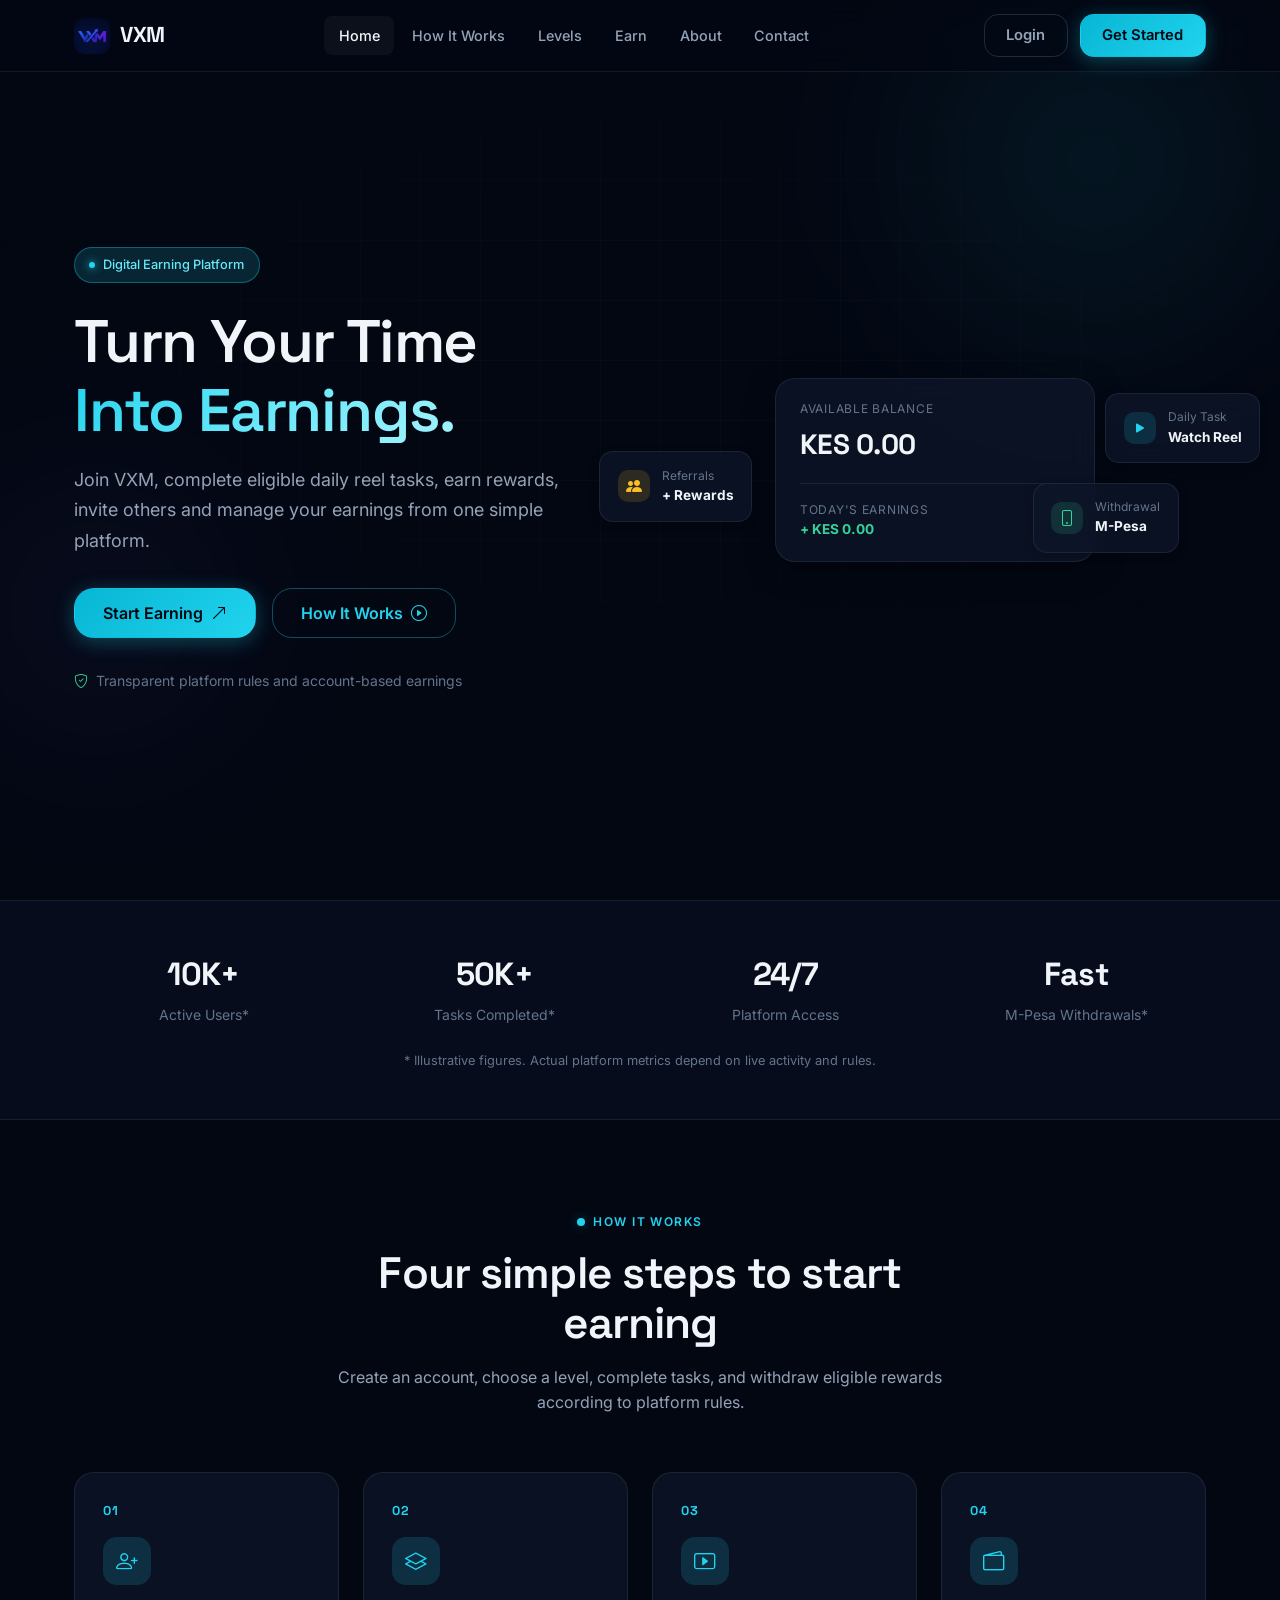
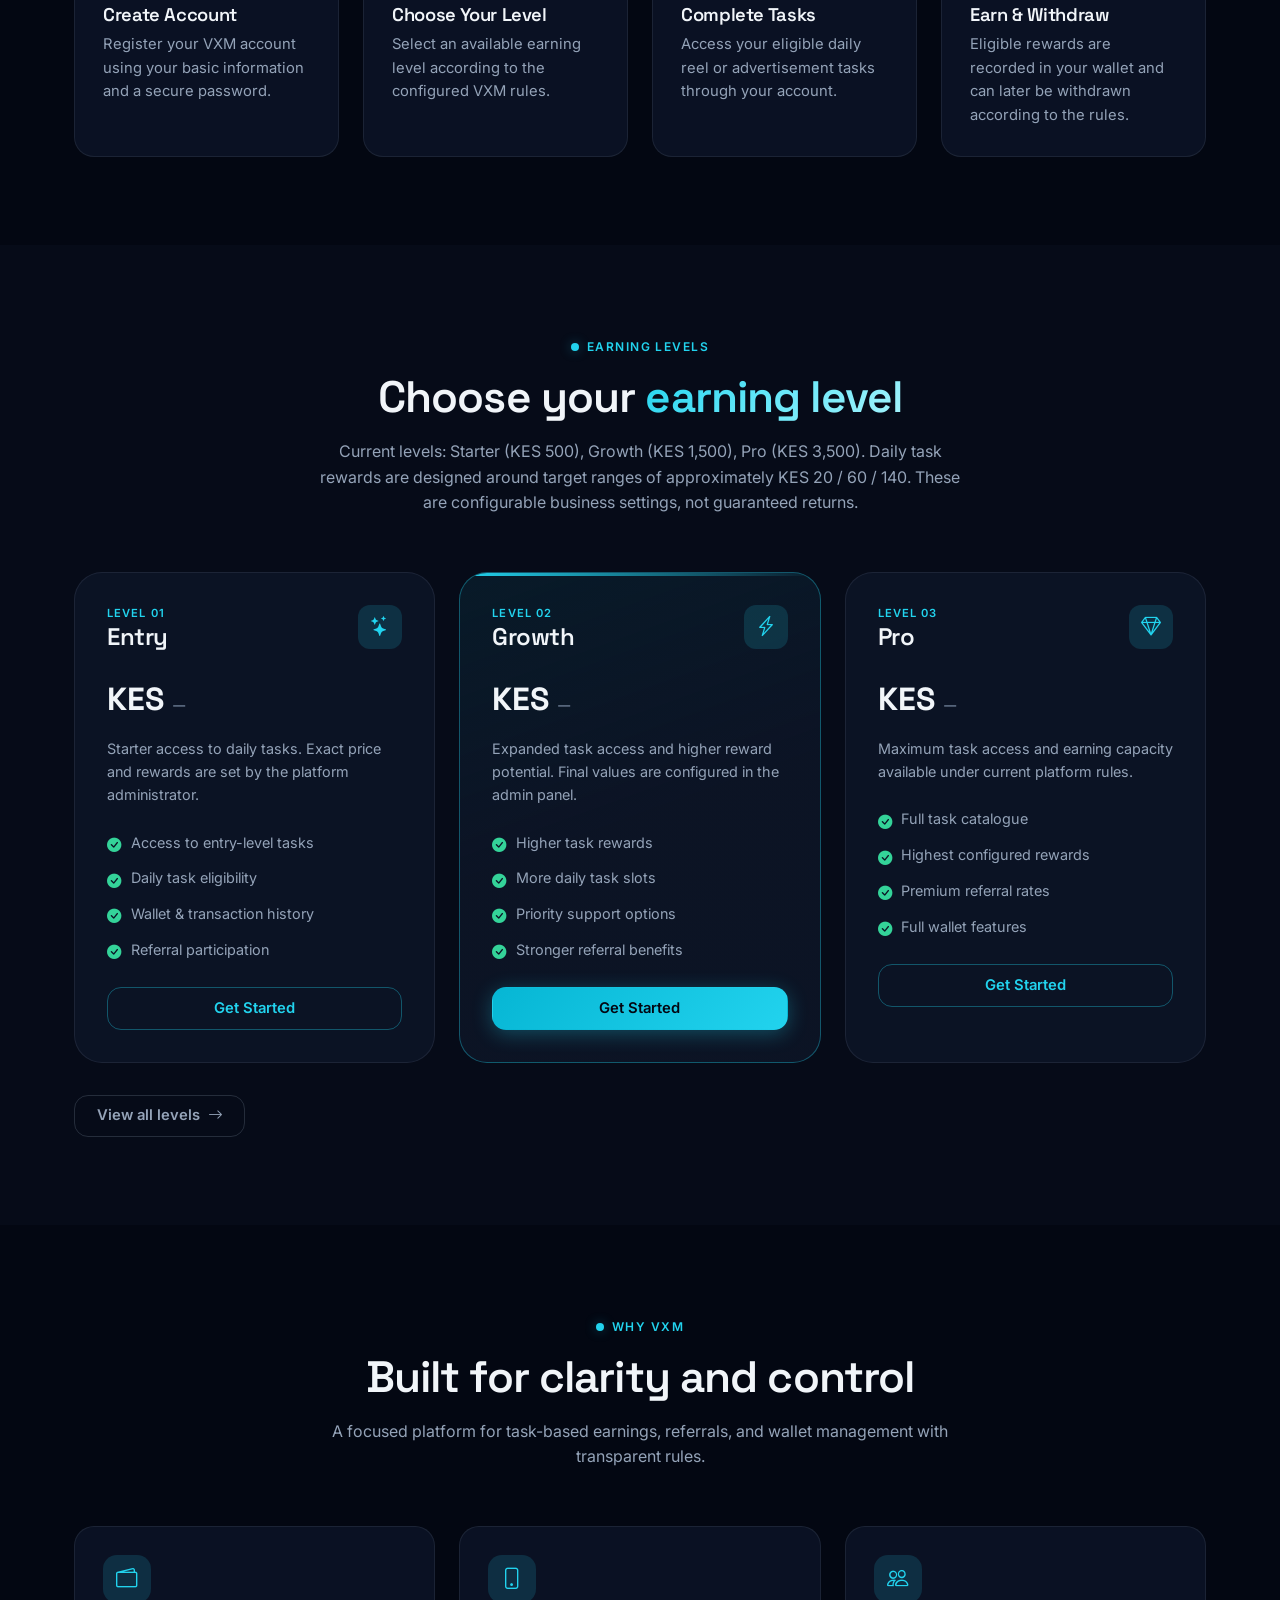
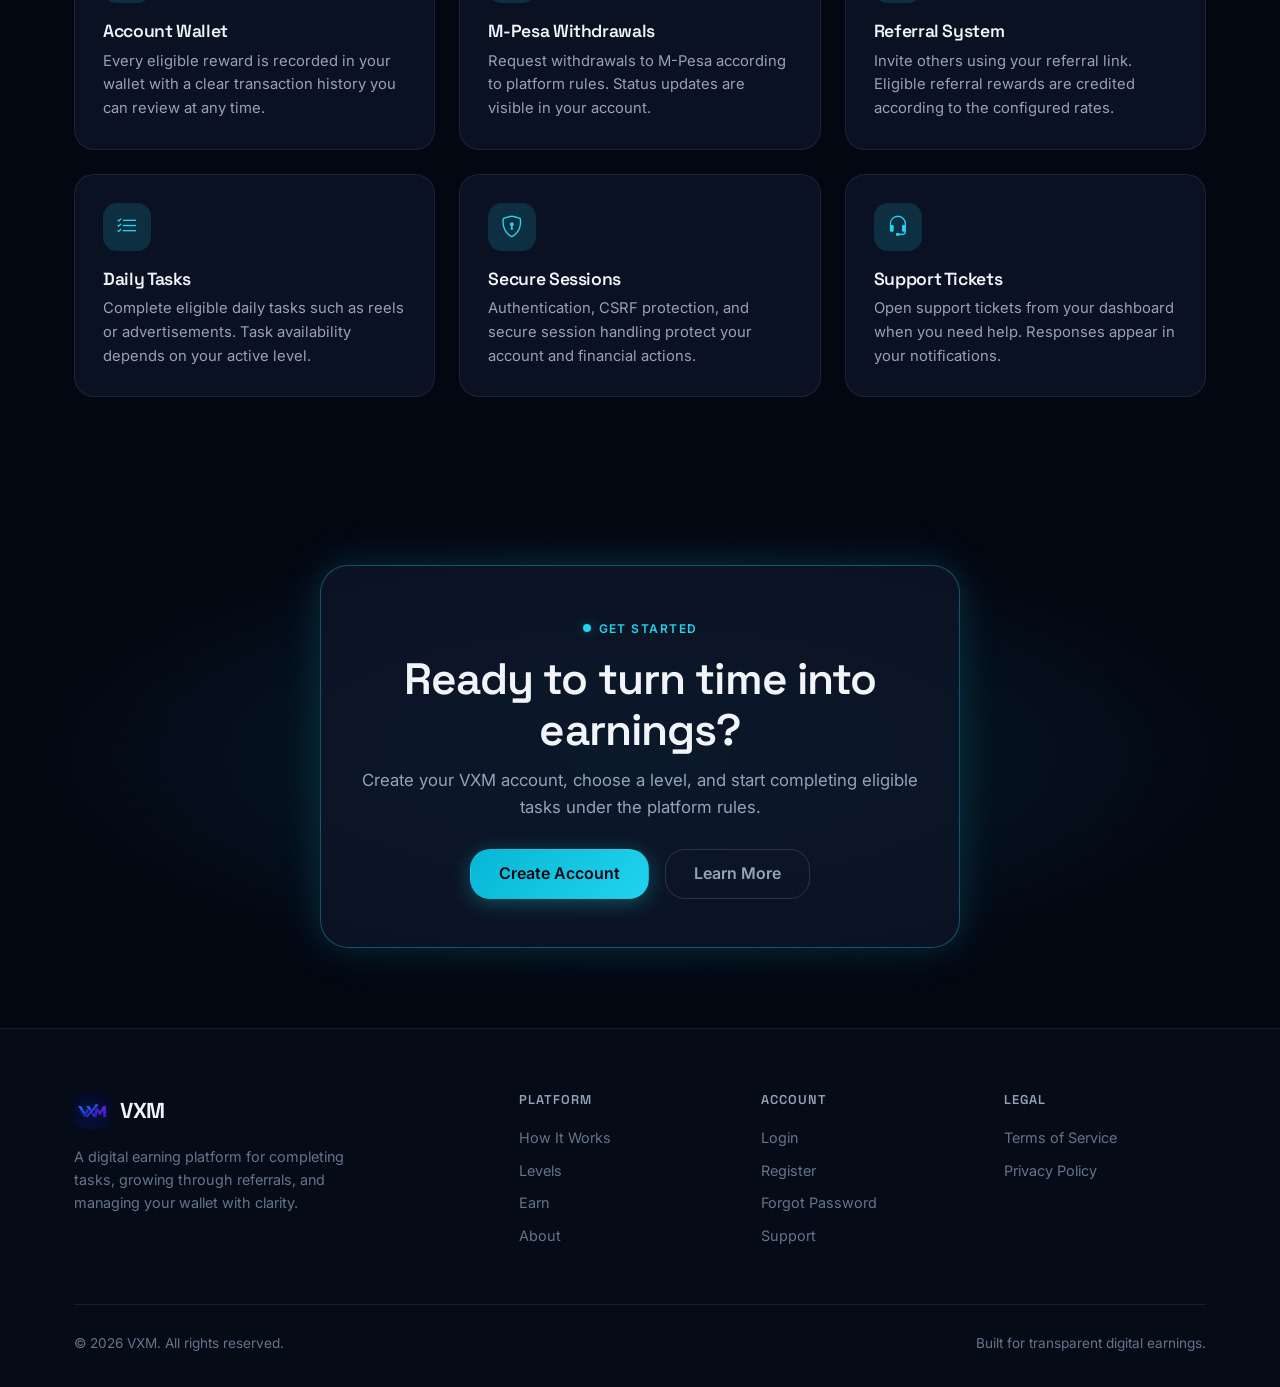
==== index.html @ 35f3764e "Complete VXM platform and final UI build" ====
<!DOCTYPE html>
<html lang="en">
<head>
  <meta charset="UTF-8" />
  <meta name="viewport" content="width=device-width, initial-scale=1.0" />
  <meta name="description" content="VXM - Complete daily tasks, earn rewards, refer others and manage your earnings from one simple platform." />
  <meta name="theme-color" content="#030712" />
  <meta property="og:title" content="VXM | Turn Your Time Into Earnings" />
  <meta property="og:description" content="Join VXM, complete eligible daily tasks, earn rewards, invite others and manage your earnings." />
  <meta property="og:type" content="website" />
  <title>VXM | Turn Your Time Into Earnings</title>
  <link rel="preconnect" href="https://fonts.googleapis.com" />
  <link rel="preconnect" href="https://fonts.gstatic.com" crossorigin />
  <link href="https://fonts.googleapis.com/css2?family=Inter:wght@400;500;600;700&family=Space+Grotesk:wght@500;600;700&display=swap" rel="stylesheet" />
  <link rel="stylesheet" href="https://cdn.jsdelivr.net/npm/bootstrap-icons@1.11.3/font/bootstrap-icons.min.css" />
  <link rel="stylesheet" href="assets/css/vxm.css" />
</head>
<body>
  <!-- Navigation -->
  <nav class="vxm-nav" id="mainNav">
    <div class="nav-inner">
      <a href="index.html" class="nav-logo">
        <img src="images/logo.jpg" alt="VXM" onerror="this.style.display='none'" />
        <span>VXM</span>
      </a>
      <div class="nav-links">
        <a href="index.html" class="active">Home</a>
        <a href="how-it-works.html">How It Works</a>
        <a href="levels.html">Levels</a>
        <a href="earn.html">Earn</a>
        <a href="about.html">About</a>
        <a href="contact.html">Contact</a>
      </div>
      <div class="nav-actions">
        <a href="login.html" class="btn btn-ghost">Login</a>
        <a href="register.html" class="btn btn-primary">Get Started</a>
      </div>
      <button class="mobile-toggle" id="mobileToggle" type="button" aria-label="Open menu" aria-expanded="false">
        <i class="bi bi-list"></i>
      </button>
    </div>
  </nav>
  <div class="mobile-menu" id="mobileMenu">
    <a href="index.html" class="active">Home</a>
    <a href="how-it-works.html">How It Works</a>
    <a href="levels.html">Levels</a>
    <a href="earn.html">Earn</a>
    <a href="about.html">About</a>
    <a href="contact.html">Contact</a>
    <div class="mobile-menu-actions">
      <a href="login.html" class="btn btn-ghost btn-block">Login</a>
      <a href="register.html" class="btn btn-primary btn-block">Get Started</a>
    </div>
  </div>

  <!-- Hero -->
  <section class="hero">
    <div class="hero-bg">
      <div class="hero-glow hero-glow-1"></div>
      <div class="hero-glow hero-glow-2"></div>
      <div class="hero-grid"></div>
    </div>
    <div class="container">
      <div style="display:grid;grid-template-columns:1fr 1fr;gap:3rem;align-items:center;">
        <div class="hero-content reveal">
          <div class="hero-badge">
            <span class="dot"></span>
            Digital Earning Platform
          </div>
          <h1 class="hero-title">
            Turn Your Time<br />
            <span class="gradient-text">Into Earnings.</span>
          </h1>
          <p class="hero-desc">
            Join VXM, complete eligible daily reel tasks, earn rewards,
            invite others and manage your earnings from one simple platform.
          </p>
          <div class="hero-actions">
            <a href="register.html" class="btn btn-primary btn-lg">
              Start Earning <i class="bi bi-arrow-up-right"></i>
            </a>
            <a href="#how-it-works" class="btn btn-outline btn-lg">
              How It Works <i class="bi bi-play-circle"></i>
            </a>
          </div>
          <div class="hero-note">
            <i class="bi bi-shield-check"></i>
            <span>Transparent platform rules and account-based earnings</span>
          </div>
        </div>
        <div class="hero-visual reveal">
          <div class="float-card main">
            <div class="label">Available Balance</div>
            <div class="value">KES 0.00</div>
            <div class="sub">
              <div>
                <div class="label" style="margin:0">Today's Earnings</div>
                <strong class="text-success">+ KES 0.00</strong>
              </div>
              <div class="text-success"><i class="bi bi-arrow-up"></i></div>
            </div>
          </div>
          <div class="float-mini task">
            <i class="bi bi-play-fill"></i>
            <div>
              <div class="text-muted" style="font-size:0.75rem">Daily Task</div>
              <strong>Watch Reel</strong>
            </div>
          </div>
          <div class="float-mini ref">
            <i class="bi bi-people-fill"></i>
            <div>
              <div class="text-muted" style="font-size:0.75rem">Referrals</div>
              <strong>+ Rewards</strong>
            </div>
          </div>
          <div class="float-mini mpesa">
            <i class="bi bi-phone"></i>
            <div>
              <div class="text-muted" style="font-size:0.75rem">Withdrawal</div>
              <strong>M-Pesa</strong>
            </div>
          </div>
        </div>
      </div>
    </div>
  </section>

  <!-- Stats -->
  <section class="stats-bar">
    <div class="container">
      <div class="stats-grid reveal">
        <div class="stat-item">
          <div class="stat-num">10K+</div>
          <div class="stat-label">Active Users*</div>
        </div>
        <div class="stat-item">
          <div class="stat-num">50K+</div>
          <div class="stat-label">Tasks Completed*</div>
        </div>
        <div class="stat-item">
          <div class="stat-num">24/7</div>
          <div class="stat-label">Platform Access</div>
        </div>
        <div class="stat-item">
          <div class="stat-num">Fast</div>
          <div class="stat-label">M-Pesa Withdrawals*</div>
        </div>
      </div>
      <p class="stats-note">* Illustrative figures. Actual platform metrics depend on live activity and rules.</p>
    </div>
  </section>

  <!-- How It Works -->
  <section class="section" id="how-it-works">
    <div class="container">
      <div class="section-header reveal">
        <div class="section-tag">How It Works</div>
        <h2>Four simple steps to start earning</h2>
        <p class="text-secondary mt-2">Create an account, choose a level, complete tasks, and withdraw eligible rewards according to platform rules.</p>
      </div>
      <div class="steps-grid">
        <div class="step-card reveal">
          <div class="step-num">01</div>
          <div class="step-icon"><i class="bi bi-person-plus"></i></div>
          <h3>Create Account</h3>
          <p>Register your VXM account using your basic information and a secure password.</p>
        </div>
        <div class="step-card reveal">
          <div class="step-num">02</div>
          <div class="step-icon"><i class="bi bi-layers"></i></div>
          <h3>Choose Your Level</h3>
          <p>Select an available earning level according to the configured VXM rules.</p>
        </div>
        <div class="step-card reveal">
          <div class="step-num">03</div>
          <div class="step-icon"><i class="bi bi-play-btn"></i></div>
          <h3>Complete Tasks</h3>
          <p>Access your eligible daily reel or advertisement tasks through your account.</p>
        </div>
        <div class="step-card reveal">
          <div class="step-num">04</div>
          <div class="step-icon"><i class="bi bi-wallet2"></i></div>
          <h3>Earn & Withdraw</h3>
          <p>Eligible rewards are recorded in your wallet and can later be withdrawn according to the rules.</p>
        </div>
      </div>
    </div>
  </section>

  <!-- Levels Preview -->
  <section class="section" style="background: var(--bg-base);">
    <div class="container">
      <div class="section-header reveal">
        <div class="section-tag">Earning Levels</div>
        <h2>Choose your <span class="gradient-text">earning level</span></h2>
        <p class="text-secondary mt-2">Current levels: Starter (KES 500), Growth (KES 1,500), Pro (KES 3,500). Daily task rewards are designed around target ranges of approximately KES 20 / 60 / 140. These are configurable business settings, not guaranteed returns.</p>
      </div>
      <div class="levels-grid">
        <div class="level-card reveal">
          <div class="level-top">
            <div>
              <div class="level-label">Level 01</div>
              <h3>Entry</h3>
            </div>
            <div class="level-icon"><i class="bi bi-stars"></i></div>
          </div>
          <div class="level-price">KES <span style="font-size:1rem;color:var(--text-muted)">—</span></div>
          <p class="text-secondary" style="font-size:0.9rem;">Starter access to daily tasks. Exact price and rewards are set by the platform administrator.</p>
          <ul class="level-features">
            <li><i class="bi bi-check-circle-fill"></i> Access to entry-level tasks</li>
            <li><i class="bi bi-check-circle-fill"></i> Daily task eligibility</li>
            <li><i class="bi bi-check-circle-fill"></i> Wallet & transaction history</li>
            <li><i class="bi bi-check-circle-fill"></i> Referral participation</li>
          </ul>
          <a href="register.html" class="btn btn-outline btn-block">Get Started</a>
        </div>
        <div class="level-card featured reveal">
          <div class="level-top">
            <div>
              <div class="level-label">Level 02</div>
              <h3>Growth</h3>
            </div>
            <div class="level-icon"><i class="bi bi-lightning-charge"></i></div>
          </div>
          <div class="level-price">KES <span style="font-size:1rem;color:var(--text-muted)">—</span></div>
          <p class="text-secondary" style="font-size:0.9rem;">Expanded task access and higher reward potential. Final values are configured in the admin panel.</p>
          <ul class="level-features">
            <li><i class="bi bi-check-circle-fill"></i> Higher task rewards</li>
            <li><i class="bi bi-check-circle-fill"></i> More daily task slots</li>
            <li><i class="bi bi-check-circle-fill"></i> Priority support options</li>
            <li><i class="bi bi-check-circle-fill"></i> Stronger referral benefits</li>
          </ul>
          <a href="register.html" class="btn btn-primary btn-block">Get Started</a>
        </div>
        <div class="level-card reveal">
          <div class="level-top">
            <div>
              <div class="level-label">Level 03</div>
              <h3>Pro</h3>
            </div>
            <div class="level-icon"><i class="bi bi-gem"></i></div>
          </div>
          <div class="level-price">KES <span style="font-size:1rem;color:var(--text-muted)">—</span></div>
          <p class="text-secondary" style="font-size:0.9rem;">Maximum task access and earning capacity available under current platform rules.</p>
          <ul class="level-features">
            <li><i class="bi bi-check-circle-fill"></i> Full task catalogue</li>
            <li><i class="bi bi-check-circle-fill"></i> Highest configured rewards</li>
            <li><i class="bi bi-check-circle-fill"></i> Premium referral rates</li>
            <li><i class="bi bi-check-circle-fill"></i> Full wallet features</li>
          </ul>
          <a href="register.html" class="btn btn-outline btn-block">Get Started</a>
        </div>
      </div>
      <div class="text-center mt-4">
        <a href="levels.html" class="btn btn-ghost">View all levels <i class="bi bi-arrow-right"></i></a>
      </div>
    </div>
  </section>

  <!-- Why VXM -->
  <section class="section">
    <div class="container">
      <div class="section-header reveal">
        <div class="section-tag">Why VXM</div>
        <h2>Built for clarity and control</h2>
        <p class="text-secondary mt-2">A focused platform for task-based earnings, referrals, and wallet management with transparent rules.</p>
      </div>
      <div class="features-grid">
        <div class="feature-card reveal">
          <div class="feature-icon"><i class="bi bi-wallet2"></i></div>
          <h3>Account Wallet</h3>
          <p>Every eligible reward is recorded in your wallet with a clear transaction history you can review at any time.</p>
        </div>
        <div class="feature-card reveal">
          <div class="feature-icon"><i class="bi bi-phone"></i></div>
          <h3>M-Pesa Withdrawals</h3>
          <p>Request withdrawals to M-Pesa according to platform rules. Status updates are visible in your account.</p>
        </div>
        <div class="feature-card reveal">
          <div class="feature-icon"><i class="bi bi-people"></i></div>
          <h3>Referral System</h3>
          <p>Invite others using your referral link. Eligible referral rewards are credited according to the configured rates.</p>
        </div>
        <div class="feature-card reveal">
          <div class="feature-icon"><i class="bi bi-list-check"></i></div>
          <h3>Daily Tasks</h3>
          <p>Complete eligible daily tasks such as reels or advertisements. Task availability depends on your active level.</p>
        </div>
        <div class="feature-card reveal">
          <div class="feature-icon"><i class="bi bi-shield-lock"></i></div>
          <h3>Secure Sessions</h3>
          <p>Authentication, CSRF protection, and secure session handling protect your account and financial actions.</p>
        </div>
        <div class="feature-card reveal">
          <div class="feature-icon"><i class="bi bi-headset"></i></div>
          <h3>Support Tickets</h3>
          <p>Open support tickets from your dashboard when you need help. Responses appear in your notifications.</p>
        </div>
      </div>
    </div>
  </section>

  <!-- CTA -->
  <section class="cta-section">
    <div class="cta-bg"></div>
    <div class="container">
      <div class="cta-box reveal">
        <div class="section-tag" style="justify-content:center;">Get Started</div>
        <h2>Ready to turn time into earnings?</h2>
        <p>Create your VXM account, choose a level, and start completing eligible tasks under the platform rules.</p>
        <div class="cta-actions">
          <a href="register.html" class="btn btn-primary btn-lg">Create Account</a>
          <a href="how-it-works.html" class="btn btn-ghost btn-lg">Learn More</a>
        </div>
      </div>
    </div>
  </section>

  <!-- Footer -->
  <footer class="site-footer">
    <div class="container">
      <div class="footer-grid">
        <div class="footer-brand">
          <a href="index.html" class="nav-logo">
            <img src="images/logo.jpg" alt="VXM" onerror="this.style.display='none'" />
            <span>VXM</span>
          </a>
          <p>A digital earning platform for completing tasks, growing through referrals, and managing your wallet with clarity.</p>
        </div>
        <div class="footer-col">
          <h4>Platform</h4>
          <a href="how-it-works.html">How It Works</a>
          <a href="levels.html">Levels</a>
          <a href="earn.html">Earn</a>
          <a href="about.html">About</a>
        </div>
        <div class="footer-col">
          <h4>Account</h4>
          <a href="login.html">Login</a>
          <a href="register.html">Register</a>
          <a href="forgot-password.html">Forgot Password</a>
          <a href="contact.html">Support</a>
        </div>
        <div class="footer-col">
          <h4>Legal</h4>
          <a href="terms.html">Terms of Service</a>
          <a href="privacy.html">Privacy Policy</a>
        </div>
      </div>
      <div class="footer-bottom">
        <span>&copy; 2026 VXM. All rights reserved.</span>
        <span>Built for transparent digital earnings.</span>
      </div>
    </div>
  </footer>

  <script src="assets/js/main.js"></script>
  <style>
    @media (max-width: 900px) {
      .hero .container > div { grid-template-columns: 1fr !important; }
    }
  </style>
</body>
</html>
---- assets/css/vxm.css ----
/* ============================================================
   VXM — Premium Futuristic Fintech Design System
   Dark cinematic base • Glass depth • Refined typography
   ============================================================ */

:root {
  --bg-deep: #030712;
  --bg-base: #060b18;
  --bg-elevated: #0b1224;
  --bg-card: rgba(15, 23, 42, 0.72);
  --bg-card-solid: #0f172a;
  --bg-glass: rgba(15, 23, 42, 0.55);

  --accent: #22d3ee;
  --accent-soft: #67e8f9;
  --accent-dim: rgba(34, 211, 238, 0.15);
  --accent-glow: rgba(34, 211, 238, 0.35);
  --gold: #fbbf24;
  --gold-soft: #fcd34d;
  --success: #34d399;
  --danger: #f87171;
  --warning: #fbbf24;

  --text-primary: #f1f5f9;
  --text-secondary: #94a3b8;
  --text-muted: #64748b;
  --text-inverse: #030712;

  --border: rgba(148, 163, 184, 0.12);
  --border-strong: rgba(148, 163, 184, 0.22);
  --border-accent: rgba(34, 211, 238, 0.35);

  --shadow-sm: 0 2px 8px rgba(0, 0, 0, 0.25);
  --shadow-md: 0 8px 30px rgba(0, 0, 0, 0.35);
  --shadow-lg: 0 20px 60px rgba(0, 0, 0, 0.45);
  --shadow-glow: 0 0 40px rgba(34, 211, 238, 0.18);

  --font-sans: "Inter", system-ui, -apple-system, sans-serif;
  --font-display: "Space Grotesk", var(--font-sans);

  --radius-sm: 8px;
  --radius-md: 14px;
  --radius-lg: 20px;
  --radius-xl: 28px;
  --radius-full: 9999px;

  --nav-height: 72px;
  --container: 1180px;
  --sidebar-width: 260px;

  --ease: cubic-bezier(0.22, 1, 0.36, 1);
  --ease-out: cubic-bezier(0.16, 1, 0.3, 1);
  --duration: 0.35s;
}

*, *::before, *::after { box-sizing: border-box; margin: 0; padding: 0; }

html {
  scroll-behavior: smooth;
  -webkit-text-size-adjust: 100%;
}

@media (prefers-reduced-motion: reduce) {
  html { scroll-behavior: auto; }
  *, *::before, *::after {
    animation-duration: 0.01ms !important;
    animation-iteration-count: 1 !important;
    transition-duration: 0.01ms !important;
  }
}

body {
  font-family: var(--font-sans);
  font-size: 16px;
  line-height: 1.6;
  color: var(--text-primary);
  background: var(--bg-deep);
  min-height: 100vh;
  overflow-x: hidden;
  -webkit-font-smoothing: antialiased;
}

img { max-width: 100%; height: auto; display: block; }
a { color: inherit; text-decoration: none; transition: color var(--duration) var(--ease); }
button { font-family: inherit; cursor: pointer; border: none; background: none; }
ul, ol { list-style: none; }
input, select, textarea { font-family: inherit; font-size: 1rem; }

h1, h2, h3, h4, h5, h6 {
  font-family: var(--font-display);
  font-weight: 600;
  line-height: 1.15;
  letter-spacing: -0.02em;
  color: var(--text-primary);
}

h1 { font-size: clamp(2.4rem, 5vw, 3.75rem); }
h2 { font-size: clamp(1.85rem, 3.5vw, 2.75rem); }
h3 { font-size: clamp(1.25rem, 2vw, 1.5rem); }
h4 { font-size: 1.125rem; }

.gradient-text {
  background: linear-gradient(135deg, var(--accent) 0%, var(--accent-soft) 50%, #a5f3fc 100%);
  -webkit-background-clip: text;
  -webkit-text-fill-color: transparent;
  background-clip: text;
}

.text-secondary { color: var(--text-secondary); }
.text-muted { color: var(--text-muted); }
.text-accent { color: var(--accent); }
.text-gold { color: var(--gold); }
.text-success { color: var(--success); }

.container {
  width: 100%;
  max-width: var(--container);
  margin: 0 auto;
  padding: 0 1.5rem;
}

.section {
  padding: 5.5rem 0;
  position: relative;
}

.section-sm { padding: 3.5rem 0; }
.section-lg { padding: 7rem 0; }

.section-header {
  text-align: center;
  max-width: 640px;
  margin: 0 auto 3.5rem;
}

.section-header.left { text-align: left; margin-left: 0; }

.section-tag {
  display: inline-flex;
  align-items: center;
  gap: 0.5rem;
  font-size: 0.75rem;
  font-weight: 600;
  letter-spacing: 0.12em;
  text-transform: uppercase;
  color: var(--accent);
  margin-bottom: 1rem;
}

.section-tag::before {
  content: "";
  width: 8px;
  height: 8px;
  border-radius: 50%;
  background: var(--accent);
  box-shadow: 0 0 12px var(--accent-glow);
}

/* Navigation */
.vxm-nav {
  position: fixed;
  top: 0;
  left: 0;
  right: 0;
  z-index: 1000;
  height: var(--nav-height);
  background: rgba(3, 7, 18, 0.75);
  backdrop-filter: blur(16px) saturate(1.4);
  -webkit-backdrop-filter: blur(16px) saturate(1.4);
  border-bottom: 1px solid var(--border);
  transition: background var(--duration) var(--ease), border-color var(--duration) var(--ease);
}

.vxm-nav.scrolled {
  background: rgba(3, 7, 18, 0.92);
  border-bottom-color: var(--border-strong);
}

.nav-inner {
  max-width: var(--container);
  margin: 0 auto;
  padding: 0 1.5rem;
  height: 100%;
  display: flex;
  align-items: center;
  justify-content: space-between;
  gap: 1.5rem;
}

.nav-logo {
  display: flex;
  align-items: center;
  gap: 0.65rem;
  font-family: var(--font-display);
  font-weight: 700;
  font-size: 1.35rem;
  letter-spacing: -0.03em;
  color: var(--text-primary);
  flex-shrink: 0;
}

.nav-logo img {
  width: 36px;
  height: 36px;
  border-radius: 10px;
  object-fit: cover;
}

.nav-links {
  display: flex;
  align-items: center;
  gap: 0.25rem;
}

.nav-links a {
  padding: 0.5rem 0.9rem;
  font-size: 0.9rem;
  font-weight: 500;
  color: var(--text-secondary);
  border-radius: var(--radius-sm);
  transition: color var(--duration) var(--ease), background var(--duration) var(--ease);
}

.nav-links a:hover,
.nav-links a.active {
  color: var(--text-primary);
  background: rgba(255, 255, 255, 0.04);
}

.nav-actions {
  display: flex;
  align-items: center;
  gap: 0.75rem;
}

.mobile-toggle {
  display: none;
  width: 44px;
  height: 44px;
  align-items: center;
  justify-content: center;
  font-size: 1.5rem;
  color: var(--text-primary);
  border-radius: var(--radius-sm);
}

.mobile-menu {
  display: none;
  position: fixed;
  top: var(--nav-height);
  left: 0;
  right: 0;
  bottom: 0;
  background: rgba(3, 7, 18, 0.97);
  backdrop-filter: blur(20px);
  padding: 1.5rem;
  flex-direction: column;
  gap: 0.35rem;
  z-index: 999;
  overflow-y: auto;
}

.mobile-menu.open { display: flex; }

.mobile-menu a {
  padding: 0.9rem 1rem;
  font-size: 1.05rem;
  font-weight: 500;
  color: var(--text-secondary);
  border-radius: var(--radius-md);
}

.mobile-menu a:hover,
.mobile-menu a.active {
  color: var(--text-primary);
  background: rgba(255, 255, 255, 0.05);
}

.mobile-menu-actions {
  margin-top: 1.5rem;
  display: flex;
  flex-direction: column;
  gap: 0.75rem;
}

/* Buttons */
.btn {
  display: inline-flex;
  align-items: center;
  justify-content: center;
  gap: 0.5rem;
  padding: 0.7rem 1.35rem;
  font-size: 0.925rem;
  font-weight: 600;
  border-radius: var(--radius-md);
  transition: all var(--duration) var(--ease);
  white-space: nowrap;
  border: 1px solid transparent;
  line-height: 1.2;
}

.btn-primary {
  background: linear-gradient(135deg, #06b6d4 0%, #22d3ee 100%);
  color: var(--text-inverse);
  box-shadow: 0 4px 20px rgba(34, 211, 238, 0.3);
}

.btn-primary:hover {
  transform: translateY(-1px);
  box-shadow: 0 6px 28px rgba(34, 211, 238, 0.4);
  color: var(--text-inverse);
}

.btn-ghost {
  background: transparent;
  color: var(--text-secondary);
  border-color: var(--border-strong);
}

.btn-ghost:hover {
  color: var(--text-primary);
  border-color: var(--text-secondary);
  background: rgba(255, 255, 255, 0.03);
}

.btn-outline {
  background: transparent;
  color: var(--accent);
  border-color: var(--border-accent);
}

.btn-outline:hover {
  background: var(--accent-dim);
  color: var(--accent-soft);
}

.btn-lg {
  padding: 0.9rem 1.75rem;
  font-size: 1rem;
  border-radius: var(--radius-lg);
}

.btn-sm {
  padding: 0.45rem 0.9rem;
  font-size: 0.825rem;
}

.btn-block { width: 100%; }

/* Cards */
.card {
  background: var(--bg-card);
  border: 1px solid var(--border);
  border-radius: var(--radius-lg);
  padding: 1.75rem;
  backdrop-filter: blur(12px);
  -webkit-backdrop-filter: blur(12px);
  transition: border-color var(--duration) var(--ease), transform var(--duration) var(--ease), box-shadow var(--duration) var(--ease);
}

.card:hover {
  border-color: var(--border-strong);
}

.card-glow:hover {
  border-color: var(--border-accent);
  box-shadow: var(--shadow-glow);
}

.card-solid {
  background: var(--bg-card-solid);
  backdrop-filter: none;
}

/* Forms */
.form-group {
  margin-bottom: 1.25rem;
}

.form-label {
  display: block;
  font-size: 0.875rem;
  font-weight: 500;
  color: var(--text-secondary);
  margin-bottom: 0.45rem;
}

.form-control {
  width: 100%;
  padding: 0.8rem 1rem;
  background: rgba(15, 23, 42, 0.8);
  border: 1px solid var(--border-strong);
  border-radius: var(--radius-md);
  color: var(--text-primary);
  transition: border-color var(--duration) var(--ease), box-shadow var(--duration) var(--ease);
}

.form-control:focus {
  outline: none;
  border-color: var(--accent);
  box-shadow: 0 0 0 3px var(--accent-dim);
}

.form-control::placeholder {
  color: var(--text-muted);
}

.form-error {
  font-size: 0.8rem;
  color: var(--danger);
  margin-top: 0.35rem;
}

.form-hint {
  font-size: 0.8rem;
  color: var(--text-muted);
  margin-top: 0.35rem;
}

/* Alerts */
.alert {
  padding: 0.9rem 1.15rem;
  border-radius: var(--radius-md);
  font-size: 0.9rem;
  margin-bottom: 1.25rem;
  border: 1px solid transparent;
}

.alert-success {
  background: rgba(52, 211, 153, 0.1);
  border-color: rgba(52, 211, 153, 0.25);
  color: var(--success);
}

.alert-error {
  background: rgba(248, 113, 113, 0.1);
  border-color: rgba(248, 113, 113, 0.25);
  color: var(--danger);
}

.alert-info {
  background: var(--accent-dim);
  border-color: var(--border-accent);
  color: var(--accent-soft);
}

/* Hero */
.hero {
  position: relative;
  min-height: 100vh;
  display: flex;
  align-items: center;
  padding: calc(var(--nav-height) + 3rem) 0 5rem;
  overflow: hidden;
}

.hero-bg {
  position: absolute;
  inset: 0;
  pointer-events: none;
  z-index: 0;
}

.hero-glow {
  position: absolute;
  border-radius: 50%;
  filter: blur(100px);
  opacity: 0.5;
}

.hero-glow-1 {
  width: 500px;
  height: 500px;
  background: radial-gradient(circle, rgba(34, 211, 238, 0.25) 0%, transparent 70%);
  top: -10%;
  right: -5%;
}

.hero-glow-2 {
  width: 400px;
  height: 400px;
  background: radial-gradient(circle, rgba(99, 102, 241, 0.2) 0%, transparent 70%);
  bottom: 10%;
  left: -8%;
}

.hero-grid {
  position: absolute;
  inset: 0;
  background-image:
    linear-gradient(rgba(148, 163, 184, 0.03) 1px, transparent 1px),
    linear-gradient(90deg, rgba(148, 163, 184, 0.03) 1px, transparent 1px);
  background-size: 60px 60px;
  mask-image: radial-gradient(ellipse 80% 60% at 50% 40%, black 20%, transparent 70%);
}

.hero-content {
  position: relative;
  z-index: 2;
  max-width: 640px;
}

.hero-badge {
  display: inline-flex;
  align-items: center;
  gap: 0.5rem;
  padding: 0.4rem 0.9rem;
  background: var(--accent-dim);
  border: 1px solid var(--border-accent);
  border-radius: var(--radius-full);
  font-size: 0.8rem;
  font-weight: 500;
  color: var(--accent-soft);
  margin-bottom: 1.5rem;
}

.hero-badge .dot {
  width: 6px;
  height: 6px;
  border-radius: 50%;
  background: var(--accent);
  box-shadow: 0 0 8px var(--accent);
  animation: pulse-dot 2s ease-in-out infinite;
}

@keyframes pulse-dot {
  0%, 100% { opacity: 1; transform: scale(1); }
  50% { opacity: 0.6; transform: scale(0.85); }
}

.hero-title {
  margin-bottom: 1.25rem;
}

.hero-desc {
  font-size: 1.125rem;
  color: var(--text-secondary);
  margin-bottom: 2rem;
  max-width: 520px;
  line-height: 1.7;
}

.hero-actions {
  display: flex;
  flex-wrap: wrap;
  gap: 1rem;
  margin-bottom: 2rem;
}

.hero-note {
  display: flex;
  align-items: center;
  gap: 0.5rem;
  font-size: 0.875rem;
  color: var(--text-muted);
}

.hero-note i { color: var(--success); }

.hero-visual {
  position: relative;
  z-index: 2;
  display: flex;
  justify-content: center;
  align-items: center;
}

.float-card {
  background: var(--bg-card);
  border: 1px solid var(--border);
  border-radius: var(--radius-lg);
  padding: 1.25rem 1.5rem;
  backdrop-filter: blur(16px);
  box-shadow: var(--shadow-md);
}

.float-card.main {
  width: 100%;
  max-width: 320px;
  position: relative;
  z-index: 3;
}

.float-card .label {
  font-size: 0.75rem;
  color: var(--text-muted);
  text-transform: uppercase;
  letter-spacing: 0.06em;
  margin-bottom: 0.25rem;
}

.float-card .value {
  font-family: var(--font-display);
  font-size: 1.75rem;
  font-weight: 700;
  letter-spacing: -0.02em;
}

.float-card .sub {
  display: flex;
  justify-content: space-between;
  margin-top: 1rem;
  padding-top: 1rem;
  border-top: 1px solid var(--border);
  font-size: 0.85rem;
}

.float-mini {
  position: absolute;
  display: flex;
  align-items: center;
  gap: 0.75rem;
  padding: 0.85rem 1.1rem;
  background: var(--bg-card);
  border: 1px solid var(--border);
  border-radius: var(--radius-md);
  backdrop-filter: blur(12px);
  box-shadow: var(--shadow-sm);
  font-size: 0.85rem;
  z-index: 4;
}

.float-mini i {
  width: 32px;
  height: 32px;
  display: flex;
  align-items: center;
  justify-content: center;
  border-radius: 10px;
  font-size: 1rem;
}

.float-mini.task { top: 8%; right: -10%; }
.float-mini.task i { background: rgba(34, 211, 238, 0.15); color: var(--accent); }

.float-mini.ref { bottom: 22%; left: -12%; }
.float-mini.ref i { background: rgba(251, 191, 36, 0.15); color: var(--gold); }

.float-mini.mpesa { bottom: 5%; right: 5%; }
.float-mini.mpesa i { background: rgba(52, 211, 153, 0.15); color: var(--success); }

/* Stats */
.stats-bar {
  padding: 3rem 0;
  border-top: 1px solid var(--border);
  border-bottom: 1px solid var(--border);
  background: rgba(11, 18, 36, 0.5);
}

.stats-grid {
  display: grid;
  grid-template-columns: repeat(4, 1fr);
  gap: 2rem;
  text-align: center;
}

.stat-item .stat-num {
  font-family: var(--font-display);
  font-size: 2rem;
  font-weight: 700;
  color: var(--text-primary);
  letter-spacing: -0.02em;
  margin-bottom: 0.25rem;
}

.stat-item .stat-label {
  font-size: 0.875rem;
  color: var(--text-muted);
}

.stats-note {
  text-align: center;
  font-size: 0.8rem;
  color: var(--text-muted);
  margin-top: 1.5rem;
}

/* Steps */
.steps-grid {
  display: grid;
  grid-template-columns: repeat(4, 1fr);
  gap: 1.5rem;
}

.step-card {
  position: relative;
  padding: 1.75rem;
  background: var(--bg-card);
  border: 1px solid var(--border);
  border-radius: var(--radius-lg);
  transition: border-color var(--duration) var(--ease), transform var(--duration) var(--ease);
}

.step-card:hover {
  border-color: var(--border-accent);
  transform: translateY(-3px);
}

.step-num {
  font-family: var(--font-display);
  font-size: 0.8rem;
  font-weight: 700;
  color: var(--accent);
  letter-spacing: 0.08em;
  margin-bottom: 1rem;
}

.step-icon {
  width: 48px;
  height: 48px;
  display: flex;
  align-items: center;
  justify-content: center;
  background: var(--accent-dim);
  border-radius: 14px;
  color: var(--accent);
  font-size: 1.35rem;
  margin-bottom: 1.15rem;
}

.step-card h3 {
  margin-bottom: 0.5rem;
  font-size: 1.15rem;
}

.step-card p {
  font-size: 0.925rem;
  color: var(--text-secondary);
  line-height: 1.6;
}

/* Levels */
.levels-grid {
  display: grid;
  grid-template-columns: repeat(3, 1fr);
  gap: 1.5rem;
}

.level-card {
  position: relative;
  padding: 2rem;
  background: var(--bg-card);
  border: 1px solid var(--border);
  border-radius: var(--radius-xl);
  transition: all var(--duration) var(--ease);
  overflow: hidden;
}

.level-card::before {
  content: "";
  position: absolute;
  top: 0;
  left: 0;
  right: 0;
  height: 3px;
  background: linear-gradient(90deg, var(--accent), transparent);
  opacity: 0;
  transition: opacity var(--duration) var(--ease);
}

.level-card:hover {
  border-color: var(--border-accent);
  transform: translateY(-4px);
  box-shadow: var(--shadow-glow);
}

.level-card:hover::before { opacity: 1; }

.level-card.featured {
  border-color: var(--border-accent);
  background: linear-gradient(160deg, rgba(34, 211, 238, 0.08) 0%, var(--bg-card) 50%);
}

.level-card.featured::before { opacity: 1; }

.level-top {
  display: flex;
  justify-content: space-between;
  align-items: flex-start;
  margin-bottom: 1.5rem;
}

.level-label {
  font-size: 0.7rem;
  font-weight: 600;
  letter-spacing: 0.1em;
  text-transform: uppercase;
  color: var(--accent);
}

.level-icon {
  width: 44px;
  height: 44px;
  display: flex;
  align-items: center;
  justify-content: center;
  background: var(--accent-dim);
  border-radius: 12px;
  color: var(--accent);
  font-size: 1.25rem;
}

.level-price {
  font-family: var(--font-display);
  font-size: 2rem;
  font-weight: 700;
  margin: 0.75rem 0;
}

.level-price span {
  font-size: 0.9rem;
  font-weight: 500;
  color: var(--text-muted);
}

.level-features {
  margin: 1.5rem 0;
}

.level-features li {
  display: flex;
  align-items: flex-start;
  gap: 0.6rem;
  font-size: 0.9rem;
  color: var(--text-secondary);
  margin-bottom: 0.65rem;
}

.level-features li i {
  color: var(--success);
  margin-top: 0.15rem;
  flex-shrink: 0;
}

/* Features */
.features-grid {
  display: grid;
  grid-template-columns: repeat(3, 1fr);
  gap: 1.5rem;
}

.feature-card {
  padding: 1.75rem;
  background: var(--bg-card);
  border: 1px solid var(--border);
  border-radius: var(--radius-lg);
  transition: border-color var(--duration) var(--ease);
}

.feature-card:hover {
  border-color: var(--border-strong);
}

.feature-icon {
  width: 48px;
  height: 48px;
  display: flex;
  align-items: center;
  justify-content: center;
  background: var(--accent-dim);
  border-radius: 14px;
  color: var(--accent);
  font-size: 1.35rem;
  margin-bottom: 1.15rem;
}

.feature-card h3 {
  margin-bottom: 0.5rem;
  font-size: 1.1rem;
}

.feature-card p {
  font-size: 0.925rem;
  color: var(--text-secondary);
  line-height: 1.6;
}

/* CTA */
.cta-section {
  position: relative;
  padding: 5rem 0;
  text-align: center;
  overflow: hidden;
}

.cta-section .cta-bg {
  position: absolute;
  inset: 0;
  background: radial-gradient(ellipse 70% 60% at 50% 50%, rgba(34, 211, 238, 0.12) 0%, transparent 70%);
  pointer-events: none;
}

.cta-box {
  position: relative;
  max-width: 640px;
  margin: 0 auto;
  padding: 3rem 2rem;
  background: var(--bg-card);
  border: 1px solid var(--border-accent);
  border-radius: var(--radius-xl);
  box-shadow: var(--shadow-glow);
}

.cta-box h2 { margin-bottom: 0.75rem; }
.cta-box p {
  color: var(--text-secondary);
  margin-bottom: 1.75rem;
  font-size: 1.05rem;
}

.cta-actions {
  display: flex;
  flex-wrap: wrap;
  gap: 1rem;
  justify-content: center;
}

/* Footer */
.site-footer {
  padding: 4rem 0 2rem;
  border-top: 1px solid var(--border);
  background: var(--bg-base);
}

.footer-grid {
  display: grid;
  grid-template-columns: 2fr 1fr 1fr 1fr;
  gap: 2.5rem;
  margin-bottom: 3rem;
}

.footer-brand p {
  color: var(--text-muted);
  font-size: 0.9rem;
  margin-top: 1rem;
  max-width: 280px;
  line-height: 1.6;
}

.footer-col h4 {
  font-size: 0.8rem;
  font-weight: 600;
  letter-spacing: 0.08em;
  text-transform: uppercase;
  color: var(--text-secondary);
  margin-bottom: 1.15rem;
}

.footer-col a {
  display: block;
  font-size: 0.9rem;
  color: var(--text-muted);
  margin-bottom: 0.6rem;
  transition: color var(--duration) var(--ease);
}

.footer-col a:hover { color: var(--accent); }

.footer-bottom {
  display: flex;
  justify-content: space-between;
  align-items: center;
  padding-top: 1.75rem;
  border-top: 1px solid var(--border);
  font-size: 0.85rem;
  color: var(--text-muted);
}

.footer-bottom a { color: var(--text-muted); }
.footer-bottom a:hover { color: var(--accent); }

/* Auth */
.auth-page {
  min-height: 100vh;
  display: flex;
  align-items: center;
  justify-content: center;
  padding: 2rem 1.5rem;
  position: relative;
}

.auth-page::before {
  content: "";
  position: absolute;
  inset: 0;
  background:
    radial-gradient(ellipse 50% 40% at 20% 20%, rgba(34, 211, 238, 0.08) 0%, transparent 50%),
    radial-gradient(ellipse 40% 30% at 80% 80%, rgba(99, 102, 241, 0.06) 0%, transparent 50%);
  pointer-events: none;
}

.auth-card {
  position: relative;
  width: 100%;
  max-width: 420px;
  padding: 2.5rem;
  background: var(--bg-card);
  border: 1px solid var(--border);
  border-radius: var(--radius-xl);
  backdrop-filter: blur(16px);
  box-shadow: var(--shadow-lg);
}

.auth-card .logo {
  display: flex;
  align-items: center;
  gap: 0.6rem;
  margin-bottom: 2rem;
  font-family: var(--font-display);
  font-weight: 700;
  font-size: 1.25rem;
}

.auth-card .logo img {
  width: 36px;
  height: 36px;
  border-radius: 10px;
}

.auth-card h1 {
  font-size: 1.65rem;
  margin-bottom: 0.4rem;
}

.auth-card .subtitle {
  color: var(--text-secondary);
  font-size: 0.95rem;
  margin-bottom: 1.75rem;
}

.auth-footer {
  text-align: center;
  margin-top: 1.5rem;
  font-size: 0.9rem;
  color: var(--text-muted);
}

.auth-footer a {
  color: var(--accent);
  font-weight: 500;
}

.auth-footer a:hover { color: var(--accent-soft); }

/* Reveal */
.reveal {
  opacity: 0;
  transform: translateY(24px);
  transition: opacity 0.7s var(--ease-out), transform 0.7s var(--ease-out);
}

.reveal.visible {
  opacity: 1;
  transform: translateY(0);
}

/* Responsive */
@media (max-width: 1024px) {
  .steps-grid { grid-template-columns: repeat(2, 1fr); }
  .levels-grid { grid-template-columns: repeat(2, 1fr); }
  .features-grid { grid-template-columns: repeat(2, 1fr); }
  .footer-grid { grid-template-columns: 1fr 1fr; gap: 2rem; }
  .float-mini.task { right: 0; }
  .float-mini.ref { left: 0; }
}

@media (max-width: 768px) {
  .nav-links, .nav-actions { display: none; }
  .mobile-toggle { display: flex; }

  .hero {
    min-height: auto;
    padding: calc(var(--nav-height) + 2.5rem) 0 3.5rem;
  }

  .hero-visual { display: none; }

  .stats-grid { grid-template-columns: repeat(2, 1fr); gap: 1.5rem; }
  .steps-grid { grid-template-columns: 1fr; }
  .levels-grid { grid-template-columns: 1fr; }
  .features-grid { grid-template-columns: 1fr; }
  .footer-grid { grid-template-columns: 1fr; }
  .footer-bottom { flex-direction: column; gap: 0.75rem; text-align: center; }

  .section { padding: 4rem 0; }
  .auth-card { padding: 2rem 1.5rem; }
}

@media (max-width: 480px) {
  .hero-actions { flex-direction: column; }
  .hero-actions .btn { width: 100%; }
  .stats-grid { grid-template-columns: 1fr 1fr; }
  .cta-actions { flex-direction: column; }
  .cta-actions .btn { width: 100%; }
}

.mt-1 { margin-top: 0.5rem; }
.mt-2 { margin-top: 1rem; }
.mt-3 { margin-top: 1.5rem; }
.mt-4 { margin-top: 2rem; }
.mb-1 { margin-bottom: 0.5rem; }
.mb-2 { margin-bottom: 1rem; }
.mb-3 { margin-bottom: 1.5rem; }
.mb-4 { margin-bottom: 2rem; }
.gap-1 { gap: 0.5rem; }
.gap-2 { gap: 1rem; }
.flex { display: flex; }
.flex-center { display: flex; align-items: center; justify-content: center; }
.items-center { align-items: center; }
.justify-between { justify-content: space-between; }
.w-full { width: 100%; }
.sr-only {
  position: absolute;
  width: 1px;
  height: 1px;
  padding: 0;
  margin: -1px;
  overflow: hidden;
  clip: rect(0,0,0,0);
  border: 0;
}
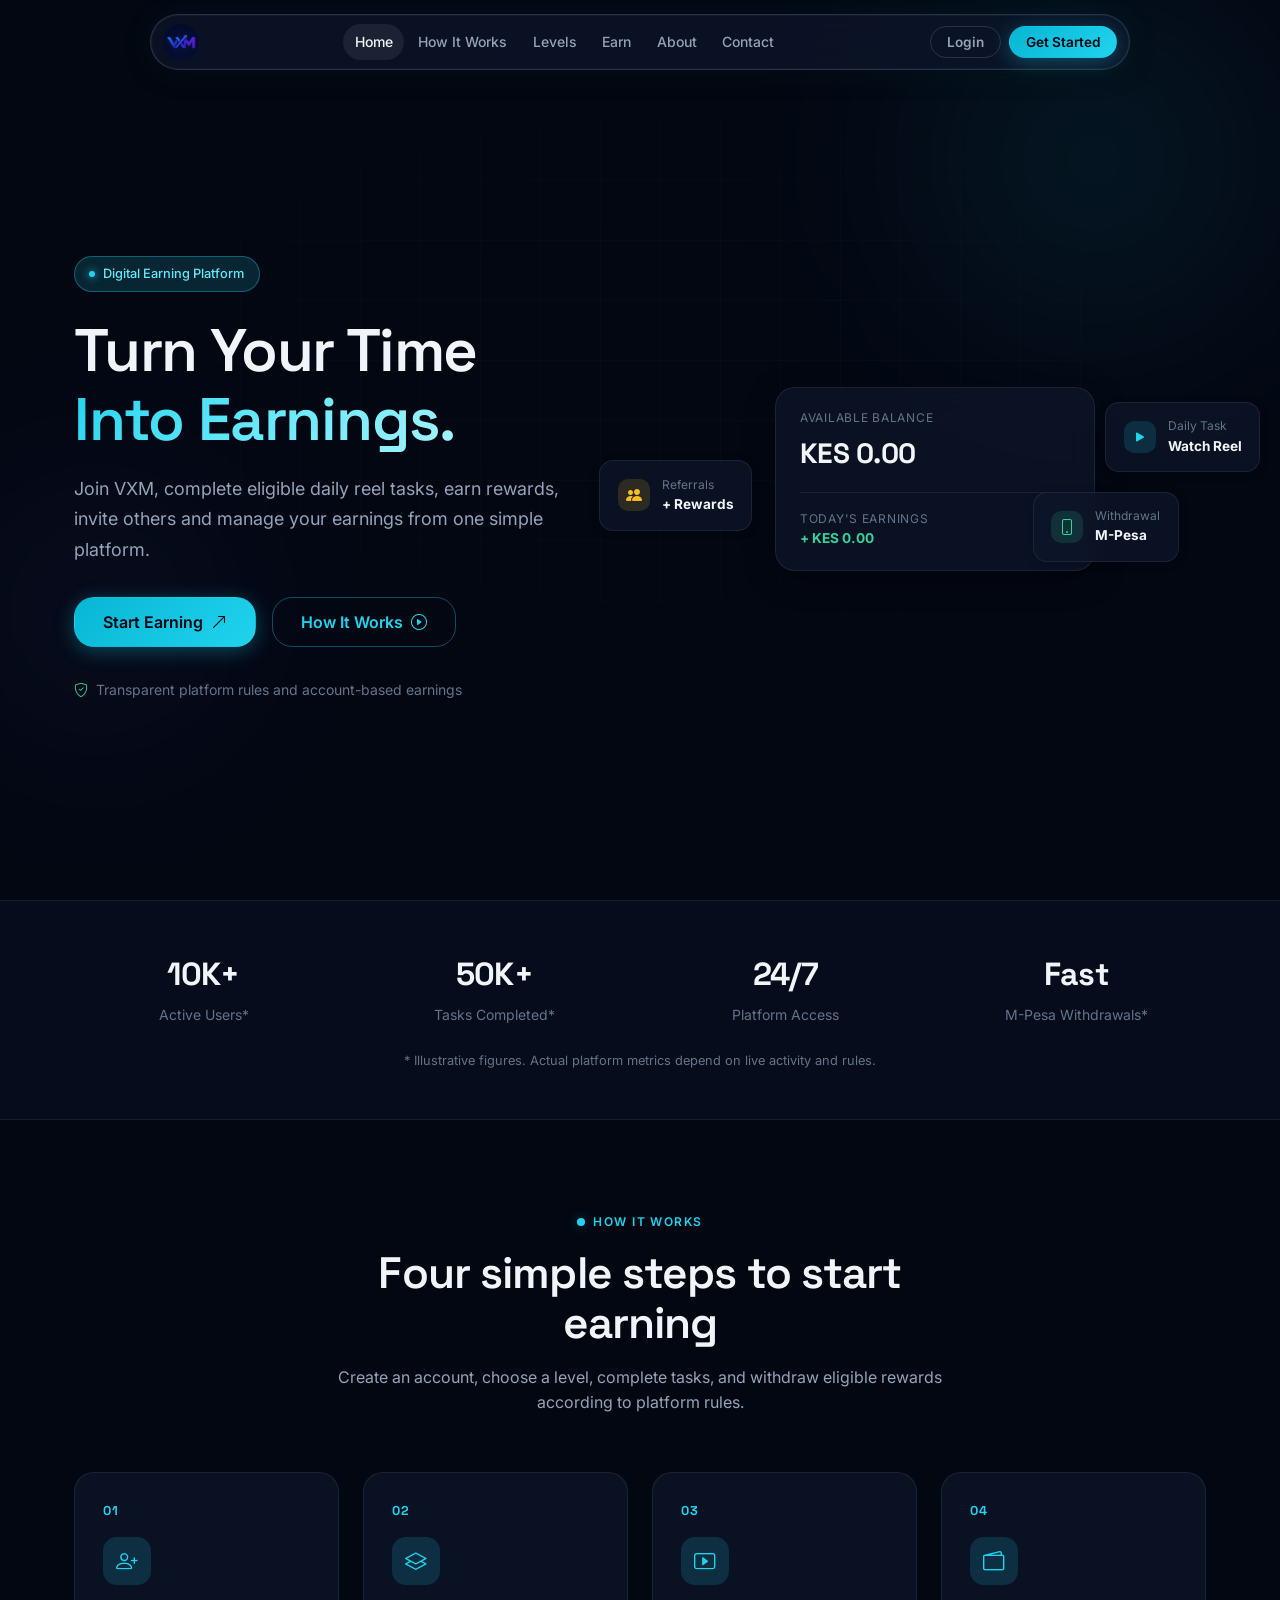
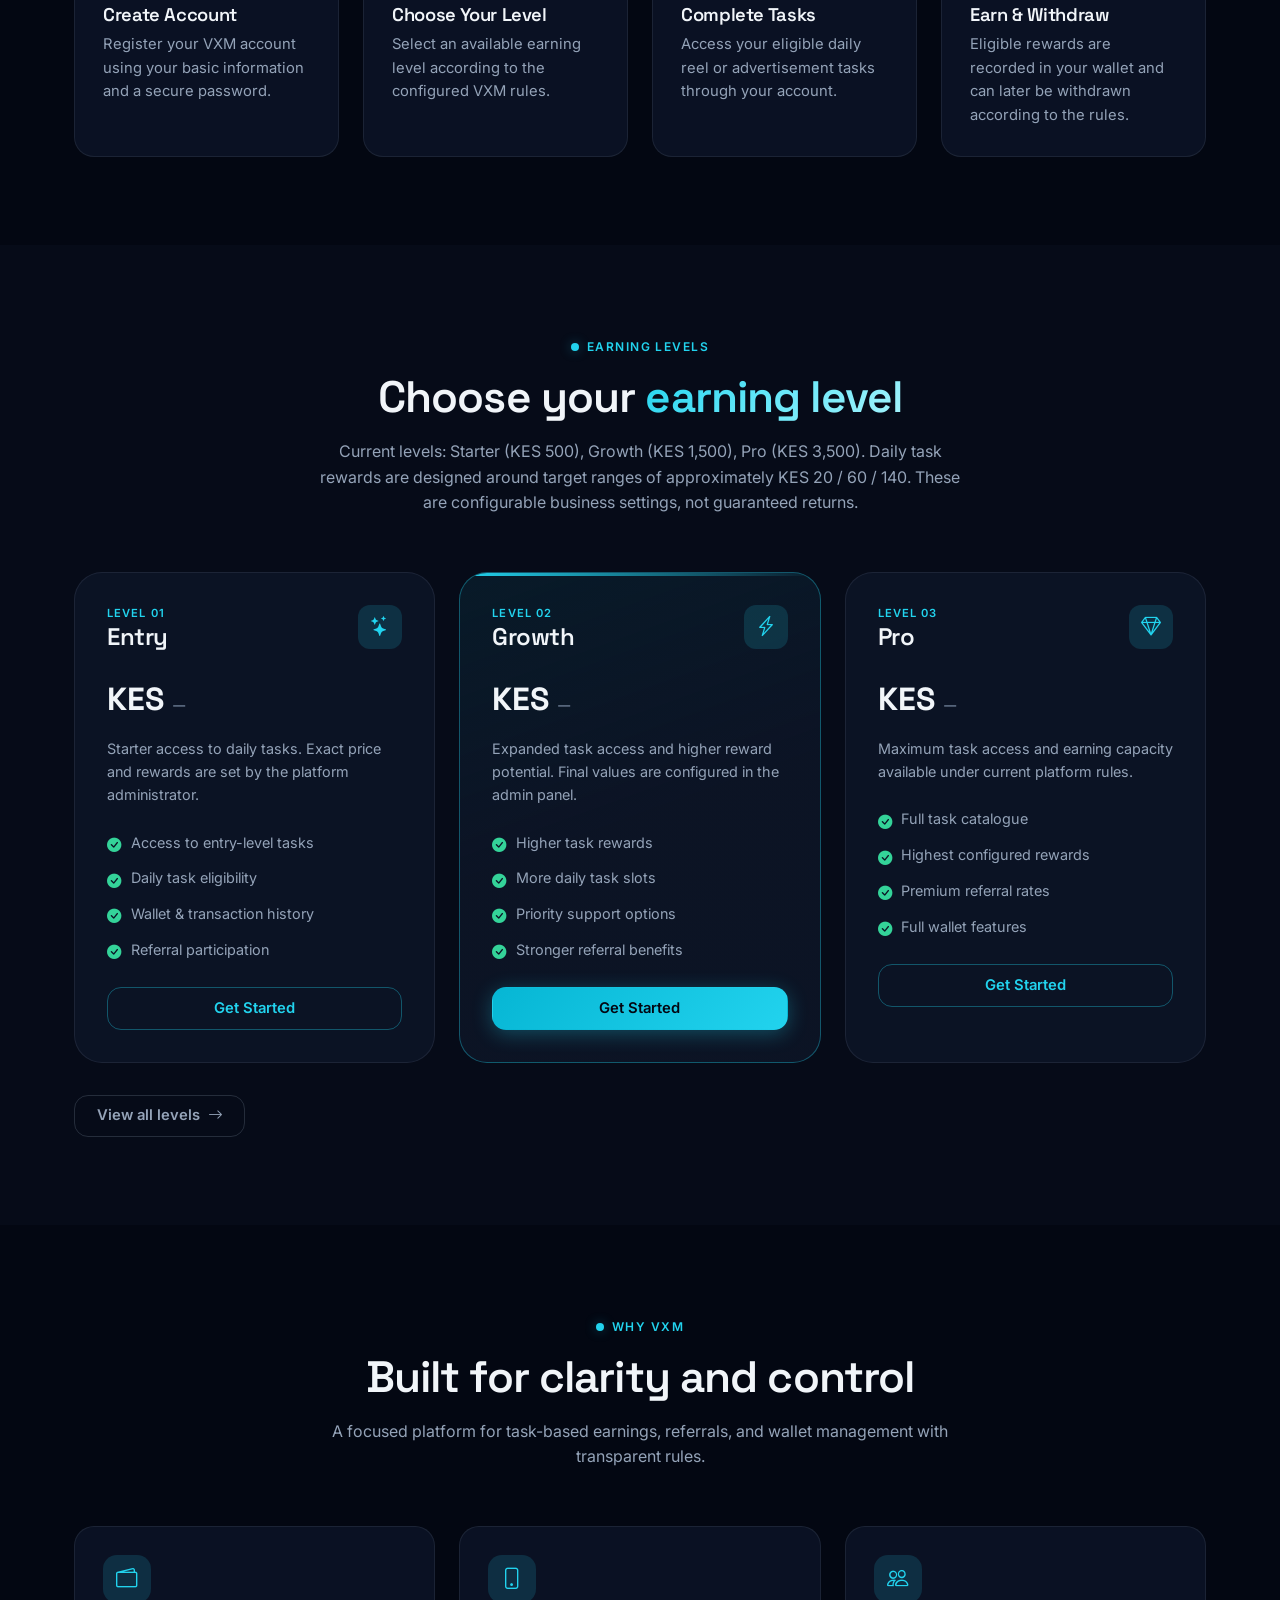
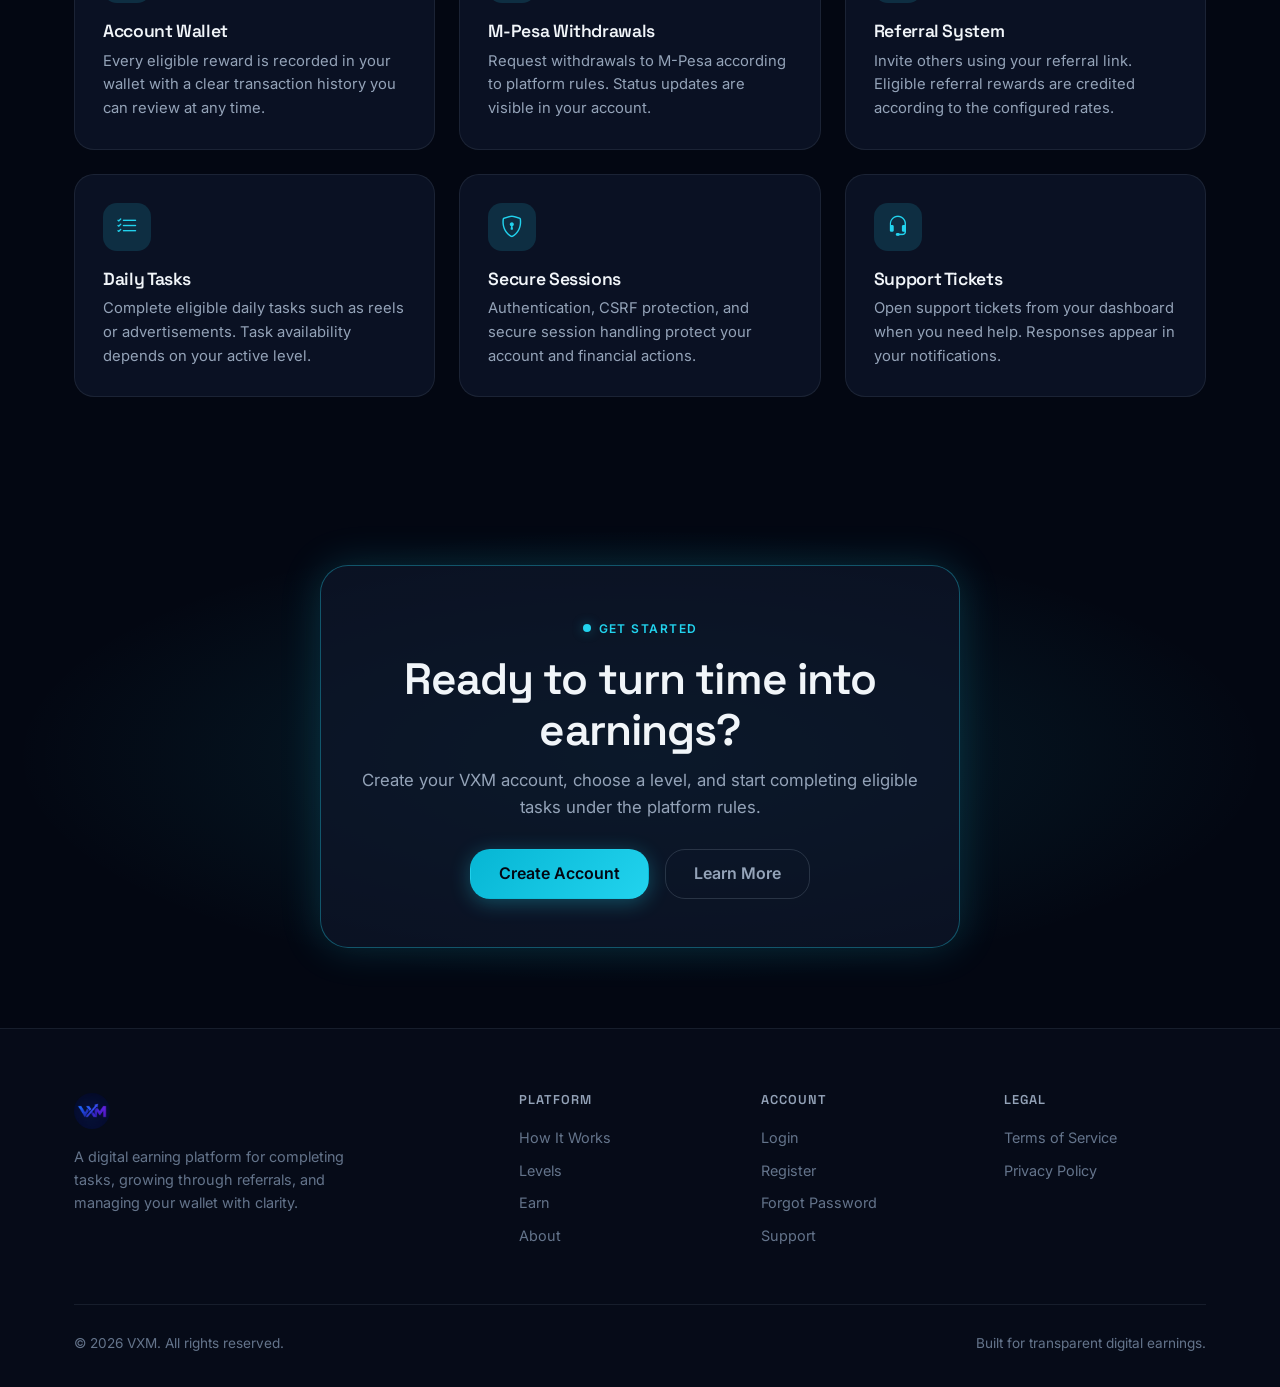
==== commit 2b110d85: "Fix responsive navbar and update site assets" ====
--- a/index.html
+++ b/index.html
@@ -5,6 +5,9 @@
   <meta name="viewport" content="width=device-width, initial-scale=1.0" />
   <meta name="description" content="VXM - Complete daily tasks, earn rewards, refer others and manage your earnings from one simple platform." />
   <meta name="theme-color" content="#030712" />
+  <link rel="icon" href="images/favicon.png" type="image/png" sizes="32x32" />
+  <link rel="icon" href="images/favicon-16.png" type="image/png" sizes="16x16" />
+  <link rel="apple-touch-icon" href="images/favicon-180.png" sizes="180x180" />
   <meta property="og:title" content="VXM | Turn Your Time Into Earnings" />
   <meta property="og:description" content="Join VXM, complete eligible daily tasks, earn rewards, invite others and manage your earnings." />
   <meta property="og:type" content="website" />
@@ -21,7 +24,6 @@
     <div class="nav-inner">
       <a href="index.html" class="nav-logo">
         <img src="images/logo.jpg" alt="VXM" onerror="this.style.display='none'" />
-        <span>VXM</span>
       </a>
       <div class="nav-links">
         <a href="index.html" class="active">Home</a>
@@ -324,7 +326,6 @@
         <div class="footer-brand">
           <a href="index.html" class="nav-logo">
             <img src="images/logo.jpg" alt="VXM" onerror="this.style.display='none'" />
-            <span>VXM</span>
           </a>
           <p>A digital earning platform for completing tasks, growing through referrals, and managing your wallet with clarity.</p>
         </div>
--- a/assets/css/vxm.css
+++ b/assets/css/vxm.css
@@ -44,7 +44,9 @@
   --radius-xl: 28px;
   --radius-full: 9999px;
 
-  --nav-height: 72px;
+  --nav-height: 56px;
+  --nav-top: 14px;
+  --nav-clearance: calc(var(--nav-top) + var(--nav-height) + 20px);
   --container: 1180px;
   --sidebar-width: 260px;
 
@@ -156,115 +158,148 @@
   box-shadow: 0 0 12px var(--accent-glow);
 }
 
-/* Navigation */
+/* Navigation — Floating Dynamic Island */
 .vxm-nav {
   position: fixed;
-  top: 0;
-  left: 0;
-  right: 0;
+  top: var(--nav-top);
+  left: 50%;
+  transform: translateX(-50%);
   z-index: 1000;
+  width: calc(100% - 1.5rem);
+  max-width: 980px;
   height: var(--nav-height);
-  background: rgba(3, 7, 18, 0.75);
-  backdrop-filter: blur(16px) saturate(1.4);
-  -webkit-backdrop-filter: blur(16px) saturate(1.4);
-  border-bottom: 1px solid var(--border);
-  transition: background var(--duration) var(--ease), border-color var(--duration) var(--ease);
+  background: rgba(15, 23, 42, 0.72);
+  backdrop-filter: blur(20px) saturate(1.5);
+  -webkit-backdrop-filter: blur(20px) saturate(1.5);
+  border: 1px solid var(--border-strong);
+  border-radius: var(--radius-full);
+  box-shadow:
+    0 4px 24px rgba(0, 0, 0, 0.4),
+    0 0 0 1px rgba(255, 255, 255, 0.04) inset,
+    0 0 32px rgba(34, 211, 238, 0.08);
+  transition:
+    background var(--duration) var(--ease),
+    border-color var(--duration) var(--ease),
+    box-shadow var(--duration) var(--ease),
+    max-width var(--duration) var(--ease);
 }
 
 .vxm-nav.scrolled {
-  background: rgba(3, 7, 18, 0.92);
-  border-bottom-color: var(--border-strong);
+  background: rgba(15, 23, 42, 0.88);
+  border-color: rgba(148, 163, 184, 0.28);
+  box-shadow:
+    0 8px 32px rgba(0, 0, 0, 0.5),
+    0 0 0 1px rgba(255, 255, 255, 0.05) inset,
+    0 0 40px rgba(34, 211, 238, 0.12);
 }
 
 .nav-inner {
-  max-width: var(--container);
-  margin: 0 auto;
-  padding: 0 1.5rem;
+  width: 100%;
   height: 100%;
+  padding: 0 0.75rem 0 0.75rem;
   display: flex;
   align-items: center;
   justify-content: space-between;
-  gap: 1.5rem;
+  gap: 1rem;
 }
 
 .nav-logo {
   display: flex;
   align-items: center;
-  gap: 0.65rem;
-  font-family: var(--font-display);
-  font-weight: 700;
-  font-size: 1.35rem;
-  letter-spacing: -0.03em;
-  color: var(--text-primary);
   flex-shrink: 0;
+  border-radius: 50%;
+  outline-offset: 2px;
 }
 
 .nav-logo img {
   width: 36px;
   height: 36px;
-  border-radius: 10px;
+  border-radius: 50%;
   object-fit: cover;
+  display: block;
 }
 
 .nav-links {
   display: flex;
   align-items: center;
-  gap: 0.25rem;
+  gap: 0.2rem;
+  flex: 1;
+  justify-content: center;
+  min-width: 0;
 }
 
 .nav-links a {
-  padding: 0.5rem 0.9rem;
-  font-size: 0.9rem;
+  padding: 0.4rem 0.7rem;
+  font-size: 0.875rem;
   font-weight: 500;
   color: var(--text-secondary);
-  border-radius: var(--radius-sm);
+  border-radius: var(--radius-full);
   transition: color var(--duration) var(--ease), background var(--duration) var(--ease);
+  white-space: nowrap;
 }
 
 .nav-links a:hover,
 .nav-links a.active {
   color: var(--text-primary);
-  background: rgba(255, 255, 255, 0.04);
+  background: rgba(255, 255, 255, 0.07);
 }
 
 .nav-actions {
   display: flex;
   align-items: center;
-  gap: 0.75rem;
+  gap: 0.5rem;
+  flex-shrink: 0;
+}
+
+.nav-actions .btn {
+  padding: 0.45rem 1rem;
+  font-size: 0.85rem;
+  border-radius: var(--radius-full);
 }
 
 .mobile-toggle {
   display: none;
-  width: 44px;
-  height: 44px;
+  width: 40px;
+  height: 40px;
   align-items: center;
   justify-content: center;
-  font-size: 1.5rem;
+  font-size: 1.35rem;
   color: var(--text-primary);
-  border-radius: var(--radius-sm);
+  border-radius: 50%;
+  flex-shrink: 0;
+}
+
+.mobile-toggle:hover {
+  background: rgba(255, 255, 255, 0.06);
 }
 
 .mobile-menu {
   display: none;
   position: fixed;
-  top: var(--nav-height);
-  left: 0;
-  right: 0;
-  bottom: 0;
-  background: rgba(3, 7, 18, 0.97);
-  backdrop-filter: blur(20px);
-  padding: 1.5rem;
+  top: var(--nav-clearance);
+  left: 50%;
+  transform: translateX(-50%);
+  width: calc(100% - 1.5rem);
+  max-width: 420px;
+  max-height: calc(100vh - var(--nav-clearance) - 1.5rem);
+  background: rgba(15, 23, 42, 0.94);
+  backdrop-filter: blur(24px) saturate(1.4);
+  -webkit-backdrop-filter: blur(24px) saturate(1.4);
+  border: 1px solid var(--border-strong);
+  border-radius: var(--radius-xl);
+  padding: 1rem;
   flex-direction: column;
-  gap: 0.35rem;
+  gap: 0.25rem;
   z-index: 999;
   overflow-y: auto;
+  box-shadow: var(--shadow-lg), 0 0 40px rgba(34, 211, 238, 0.1);
 }
 
 .mobile-menu.open { display: flex; }
 
 .mobile-menu a {
-  padding: 0.9rem 1rem;
-  font-size: 1.05rem;
+  padding: 0.85rem 1rem;
+  font-size: 1rem;
   font-weight: 500;
   color: var(--text-secondary);
   border-radius: var(--radius-md);
@@ -273,14 +308,16 @@
 .mobile-menu a:hover,
 .mobile-menu a.active {
   color: var(--text-primary);
-  background: rgba(255, 255, 255, 0.05);
+  background: rgba(255, 255, 255, 0.06);
 }
 
 .mobile-menu-actions {
-  margin-top: 1.5rem;
+  margin-top: 0.75rem;
   display: flex;
   flex-direction: column;
-  gap: 0.75rem;
+  gap: 0.6rem;
+  padding-top: 0.75rem;
+  border-top: 1px solid var(--border);
 }
 
 /* Buttons */
@@ -450,7 +487,7 @@
   min-height: 100vh;
   display: flex;
   align-items: center;
-  padding: calc(var(--nav-height) + 3rem) 0 5rem;
+  padding: calc(var(--nav-clearance) + 3rem) 0 5rem;
   overflow: hidden;
 }
 
@@ -1064,13 +1101,25 @@
   .float-mini.ref { left: 0; }
 }
 
+@media (max-width: 900px) {
+  .nav-links { display: none; }
+  .nav-actions { display: none; }
+  .mobile-toggle { display: flex; }
+
+  .vxm-nav {
+    max-width: 480px;
+    width: calc(100% - 1.25rem);
+  }
+
+  .nav-inner {
+    padding: 0 0.5rem 0 0.65rem;
+  }
+}
+
 @media (max-width: 768px) {
-  .nav-links, .nav-actions { display: none; }
-  .mobile-toggle { display: flex; }
-
   .hero {
     min-height: auto;
-    padding: calc(var(--nav-height) + 2.5rem) 0 3.5rem;
+    padding: calc(var(--nav-clearance) + 1.75rem) 0 3.5rem;
   }
 
   .hero-visual { display: none; }
@@ -1087,6 +1136,16 @@
 }
 
 @media (max-width: 480px) {
+  .vxm-nav {
+    width: calc(100% - 1rem);
+    --nav-height: 52px;
+  }
+
+  .nav-logo img {
+    width: 32px;
+    height: 32px;
+  }
+
   .hero-actions { flex-direction: column; }
   .hero-actions .btn { width: 100%; }
   .stats-grid { grid-template-columns: 1fr 1fr; }
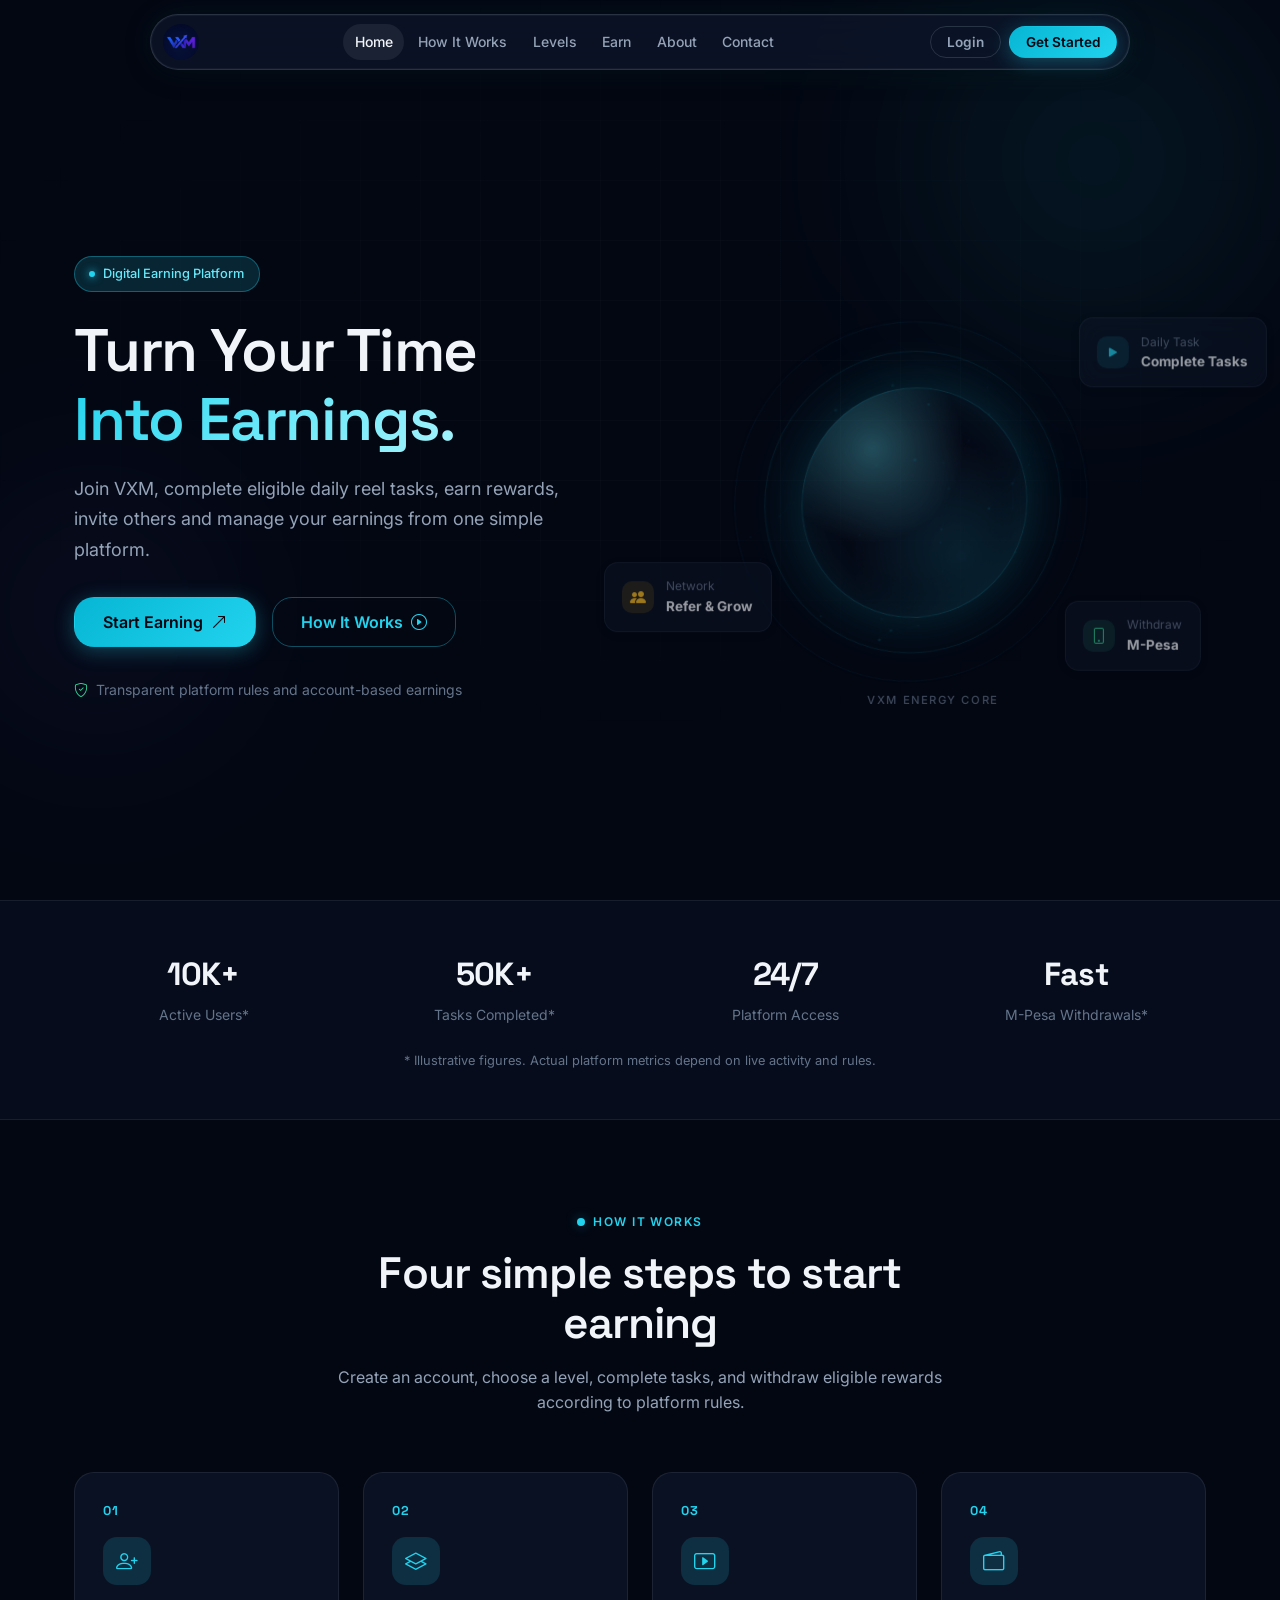
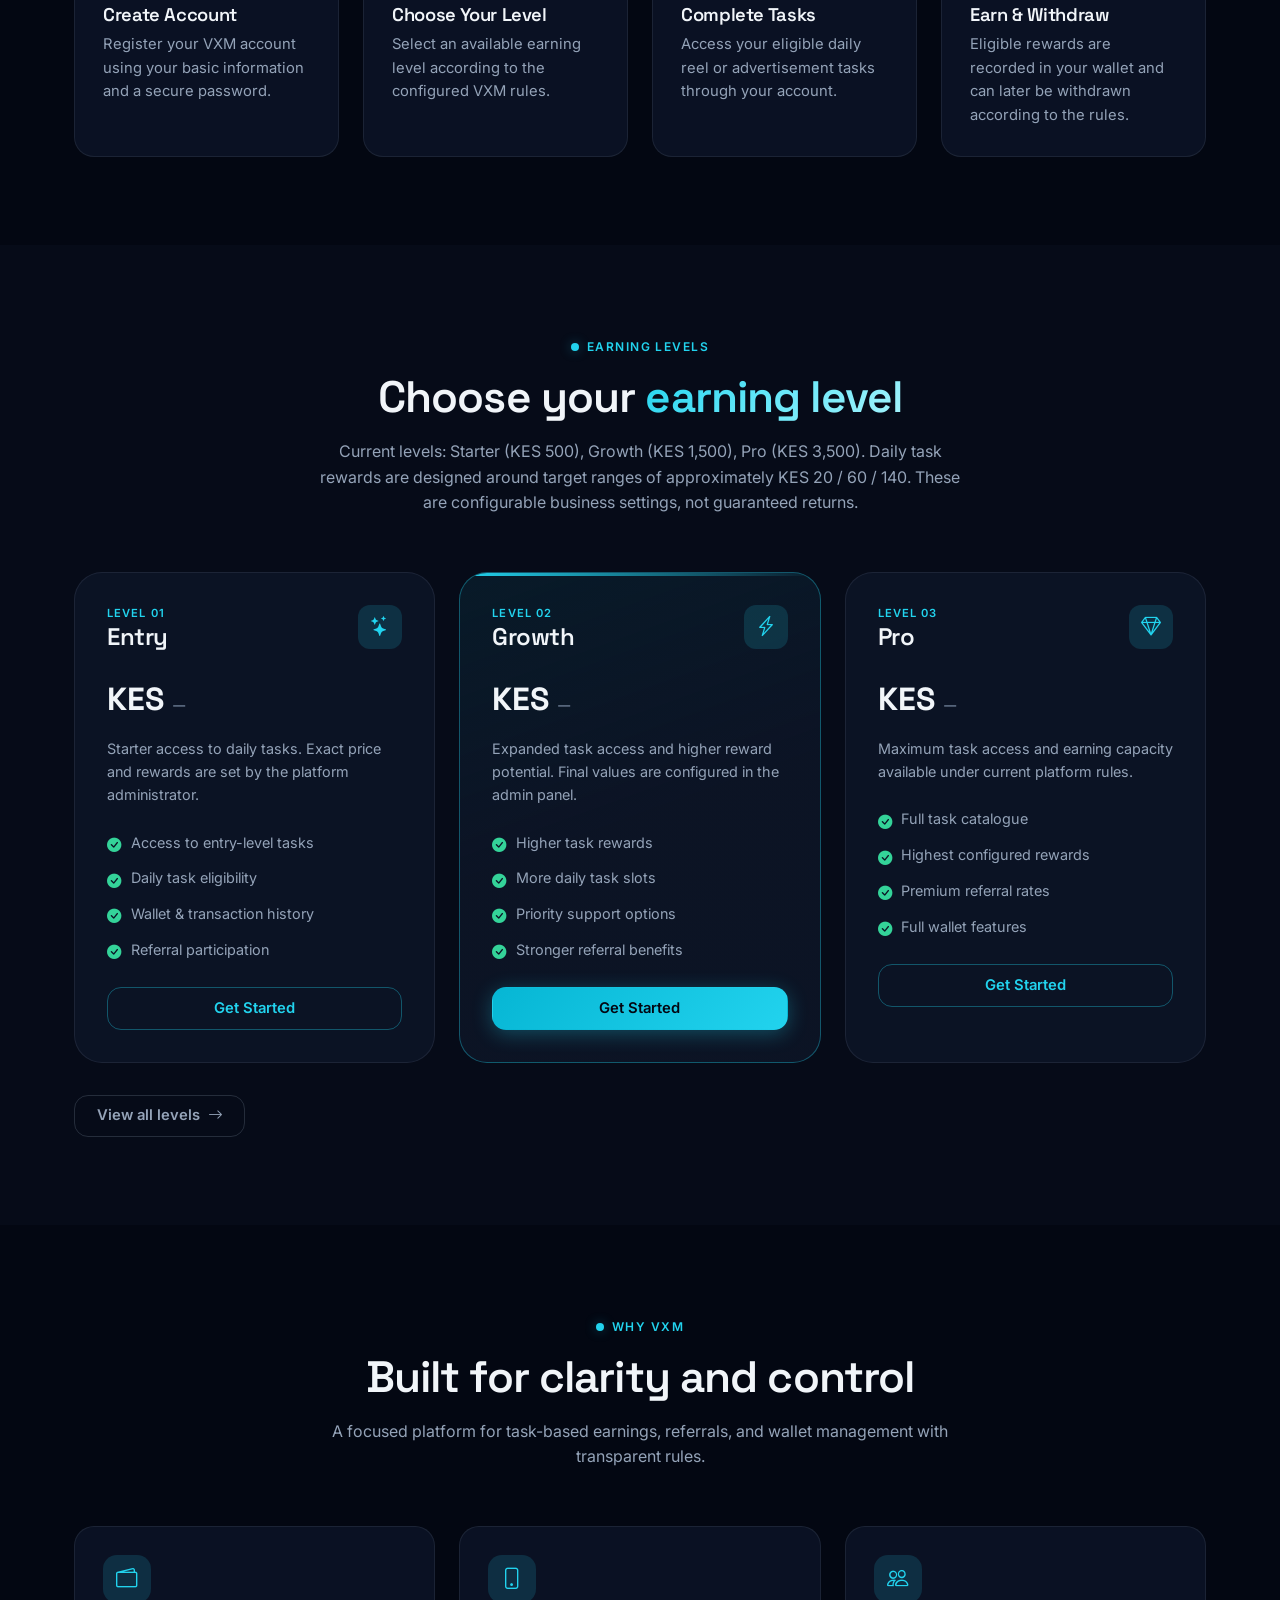
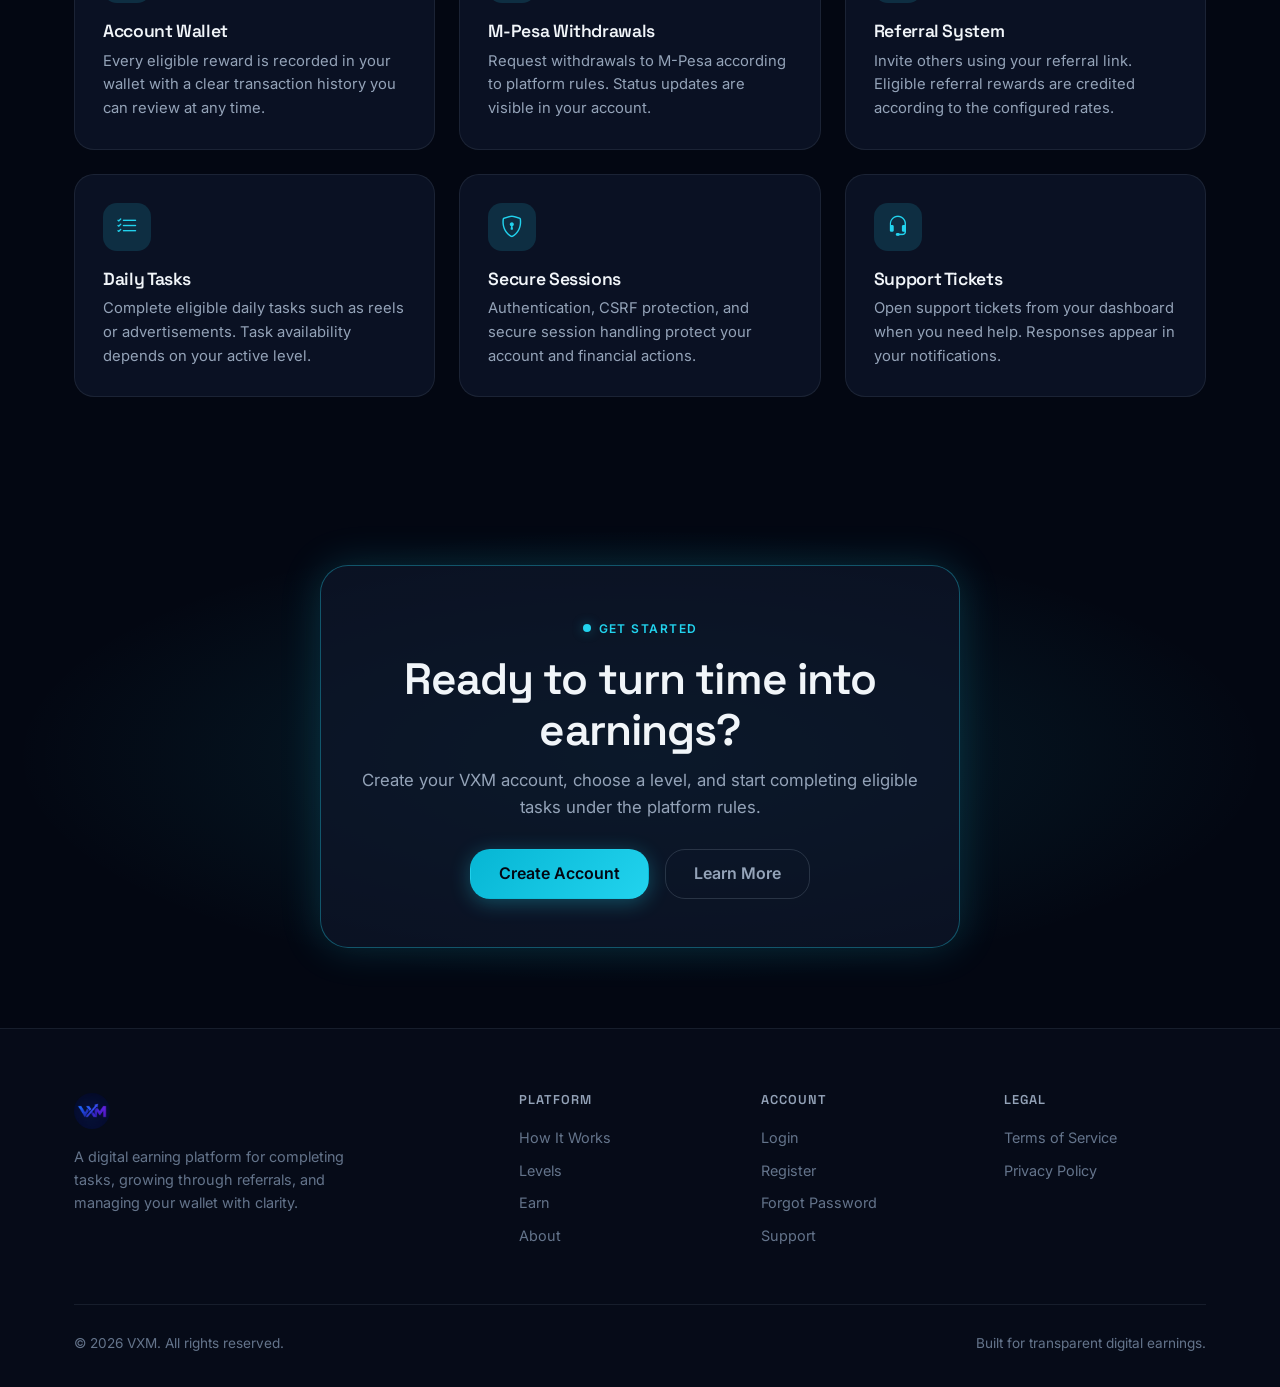
==== commit afd013eb: "feat: complete VXM immersive redesign" ====
--- a/index.html
+++ b/index.html
@@ -56,7 +56,7 @@
   </div>
 
   <!-- Hero -->
-  <section class="hero">
+  <section class="hero" id="hero">
     <div class="hero-bg">
       <div class="hero-glow hero-glow-1"></div>
       <div class="hero-glow hero-glow-2"></div>
@@ -91,35 +91,33 @@
           </div>
         </div>
         <div class="hero-visual reveal">
-          <div class="float-card main">
-            <div class="label">Available Balance</div>
-            <div class="value">KES 0.00</div>
-            <div class="sub">
-              <div>
-                <div class="label" style="margin:0">Today's Earnings</div>
-                <strong class="text-success">+ KES 0.00</strong>
-              </div>
-              <div class="text-success"><i class="bi bi-arrow-up"></i></div>
-            </div>
-          </div>
-          <div class="float-mini task">
+          <div class="vxm-core-wrap" data-parallax="0.3">
+            <div id="vxmCore">
+              <div class="vxm-core-ring outer"></div>
+              <div class="vxm-core-ring"></div>
+              <div class="vxm-core-orb"></div>
+              <canvas id="vxmCoreCanvas" aria-hidden="true"></canvas>
+            </div>
+            <div class="vxm-core-label">VXM Energy Core</div>
+          </div>
+          <div class="float-mini task" data-parallax="0.65" style="top:8%;right:-12%;">
             <i class="bi bi-play-fill"></i>
             <div>
               <div class="text-muted" style="font-size:0.75rem">Daily Task</div>
-              <strong>Watch Reel</strong>
-            </div>
-          </div>
-          <div class="float-mini ref">
+              <strong>Complete Tasks</strong>
+            </div>
+          </div>
+          <div class="float-mini ref" data-parallax="0.95" style="bottom:14%;left:-10%;">
             <i class="bi bi-people-fill"></i>
             <div>
-              <div class="text-muted" style="font-size:0.75rem">Referrals</div>
-              <strong>+ Rewards</strong>
-            </div>
-          </div>
-          <div class="float-mini mpesa">
+              <div class="text-muted" style="font-size:0.75rem">Network</div>
+              <strong>Refer & Grow</strong>
+            </div>
+          </div>
+          <div class="float-mini mpesa" data-parallax="0.8" style="bottom:4%;right:0;">
             <i class="bi bi-phone"></i>
             <div>
-              <div class="text-muted" style="font-size:0.75rem">Withdrawal</div>
+              <div class="text-muted" style="font-size:0.75rem">Withdraw</div>
               <strong>M-Pesa</strong>
             </div>
           </div>
@@ -357,6 +355,7 @@
   </footer>
 
   <script src="assets/js/main.js"></script>
+  <script src="assets/js/hero.js"></script>
   <style>
     @media (max-width: 900px) {
       .hero .container > div { grid-template-columns: 1fr !important; }
--- a/assets/css/vxm.css
+++ b/assets/css/vxm.css
@@ -1178,3 +1178,76 @@
   clip: rect(0,0,0,0);
   border: 0;
 }
+
+/* Final Experience Pass */
+.vxm-core-wrap {
+  position: relative; width: 100%; max-width: 400px; aspect-ratio: 1; margin: 0 auto;
+  perspective: 1200px; transform-style: preserve-3d;
+}
+#vxmCore {
+  position: relative; width: 100%; height: 100%; transform-style: preserve-3d;
+  will-change: transform, opacity;
+}
+.vxm-core-orb {
+  position: absolute; inset: 18%; border-radius: 50%;
+  background:
+    radial-gradient(circle at 30% 26%, rgba(103,232,249,0.65), transparent 40%),
+    radial-gradient(circle at 70% 74%, rgba(34,211,238,0.25), transparent 48%),
+    radial-gradient(circle at 50% 50%, rgba(15,23,42,0.94), #030712);
+  box-shadow: 0 0 55px rgba(34,211,238,0.3), 0 0 110px rgba(34,211,238,0.14), inset 0 0 40px rgba(34,211,238,0.2);
+  border: 1px solid rgba(34,211,238,0.42);
+}
+.vxm-core-ring {
+  position: absolute; inset: 8%; border-radius: 50%;
+  border: 1px solid rgba(34,211,238,0.22); animation: coreSpin 24s linear infinite;
+}
+.vxm-core-ring.outer {
+  inset: 0; border-color: rgba(34,211,238,0.12); animation-duration: 36s; animation-direction: reverse;
+}
+@keyframes coreSpin { from { transform: rotate(0deg); } to { transform: rotate(360deg); } }
+#vxmCoreCanvas {
+  position: absolute; inset: 0; width: 100%; height: 100%; border-radius: 50%;
+  pointer-events: none; opacity: 0.9;
+}
+.vxm-core-label {
+  position: absolute; bottom: -1.75rem; left: 0; right: 0; text-align: center;
+  font-size: 0.7rem; letter-spacing: 0.14em; text-transform: uppercase;
+  color: var(--text-muted); font-weight: 500;
+}
+.page-hero {
+  padding: calc(var(--nav-clearance) + 2.5rem) 0 3.5rem; position: relative; overflow: hidden;
+}
+.page-hero .page-hero-glow {
+  position: absolute; width: 50%; height: 60%; top: -10%; right: -10%;
+  background: radial-gradient(circle, rgba(34,211,238,0.1), transparent 70%); pointer-events: none;
+}
+.page-hero h1 {
+  font-family: var(--font-display); font-size: clamp(2rem, 4vw, 3rem); font-weight: 700;
+  line-height: 1.15; margin-bottom: 1rem;
+}
+.page-hero .lead {
+  font-size: 1.1rem; color: var(--text-secondary); max-width: 540px; line-height: 1.6;
+}
+.auth-shell {
+  min-height: 100vh; display: flex; align-items: center; justify-content: center;
+  padding: 2rem 1rem; background: var(--bg-deep); position: relative;
+}
+.auth-shell::before {
+  content: ''; position: absolute; inset: 0;
+  background:
+    radial-gradient(ellipse 60% 40% at 50% 0%, rgba(34,211,238,0.07), transparent),
+    radial-gradient(ellipse 40% 30% at 80% 80%, rgba(34,211,238,0.035), transparent);
+  pointer-events: none;
+}
+.auth-card {
+  width: 100%; max-width: 420px; background: var(--bg-card-solid);
+  border: 1px solid var(--border); border-radius: var(--radius-lg, 16px);
+  padding: 2.25rem; box-shadow: 0 20px 60px rgba(0,0,0,0.4); position: relative; z-index: 1;
+}
+@media (prefers-reduced-motion: reduce) {
+  .vxm-core-ring, .vxm-core-orb, #vxmCore { animation: none !important; transition: none !important; }
+  .reveal { opacity: 1 !important; transform: none !important; }
+}
+@media (max-width: 900px) {
+  .vxm-core-wrap { max-width: 250px; margin-top: 1.5rem; }
+}
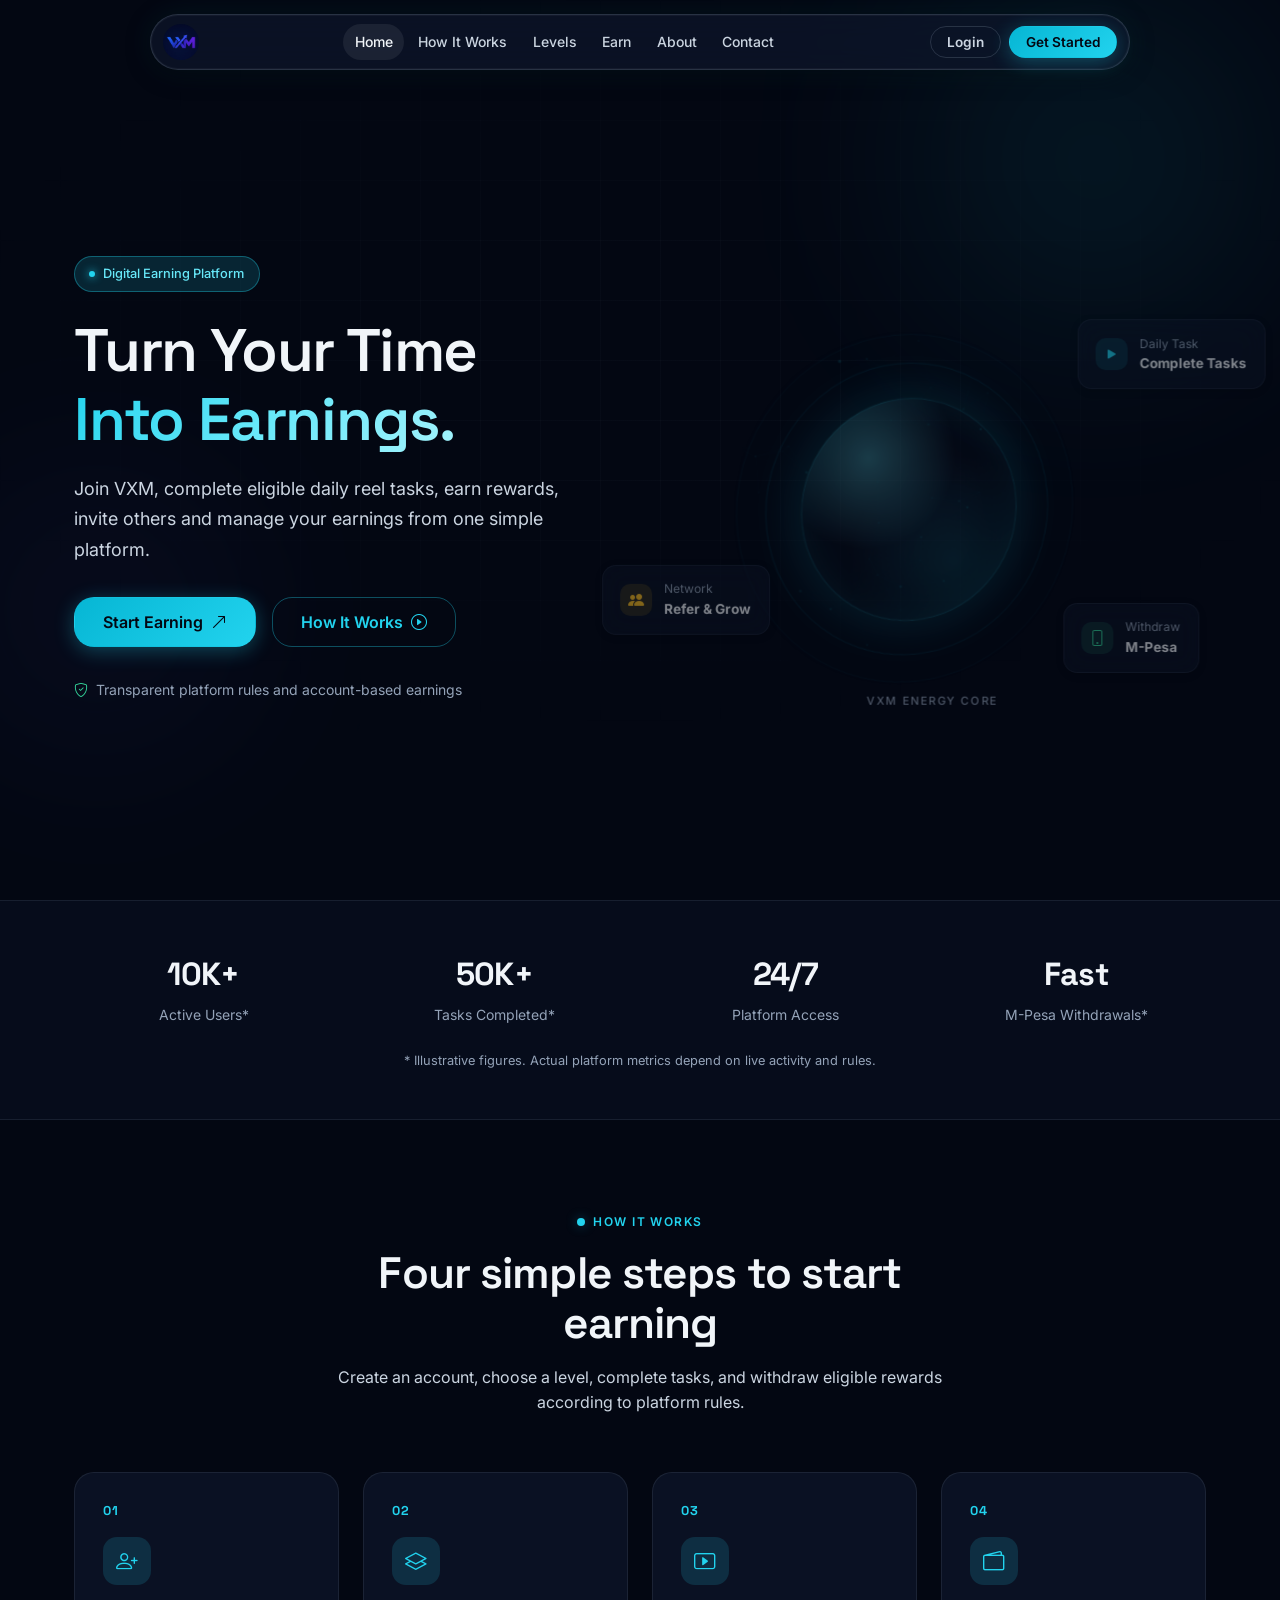
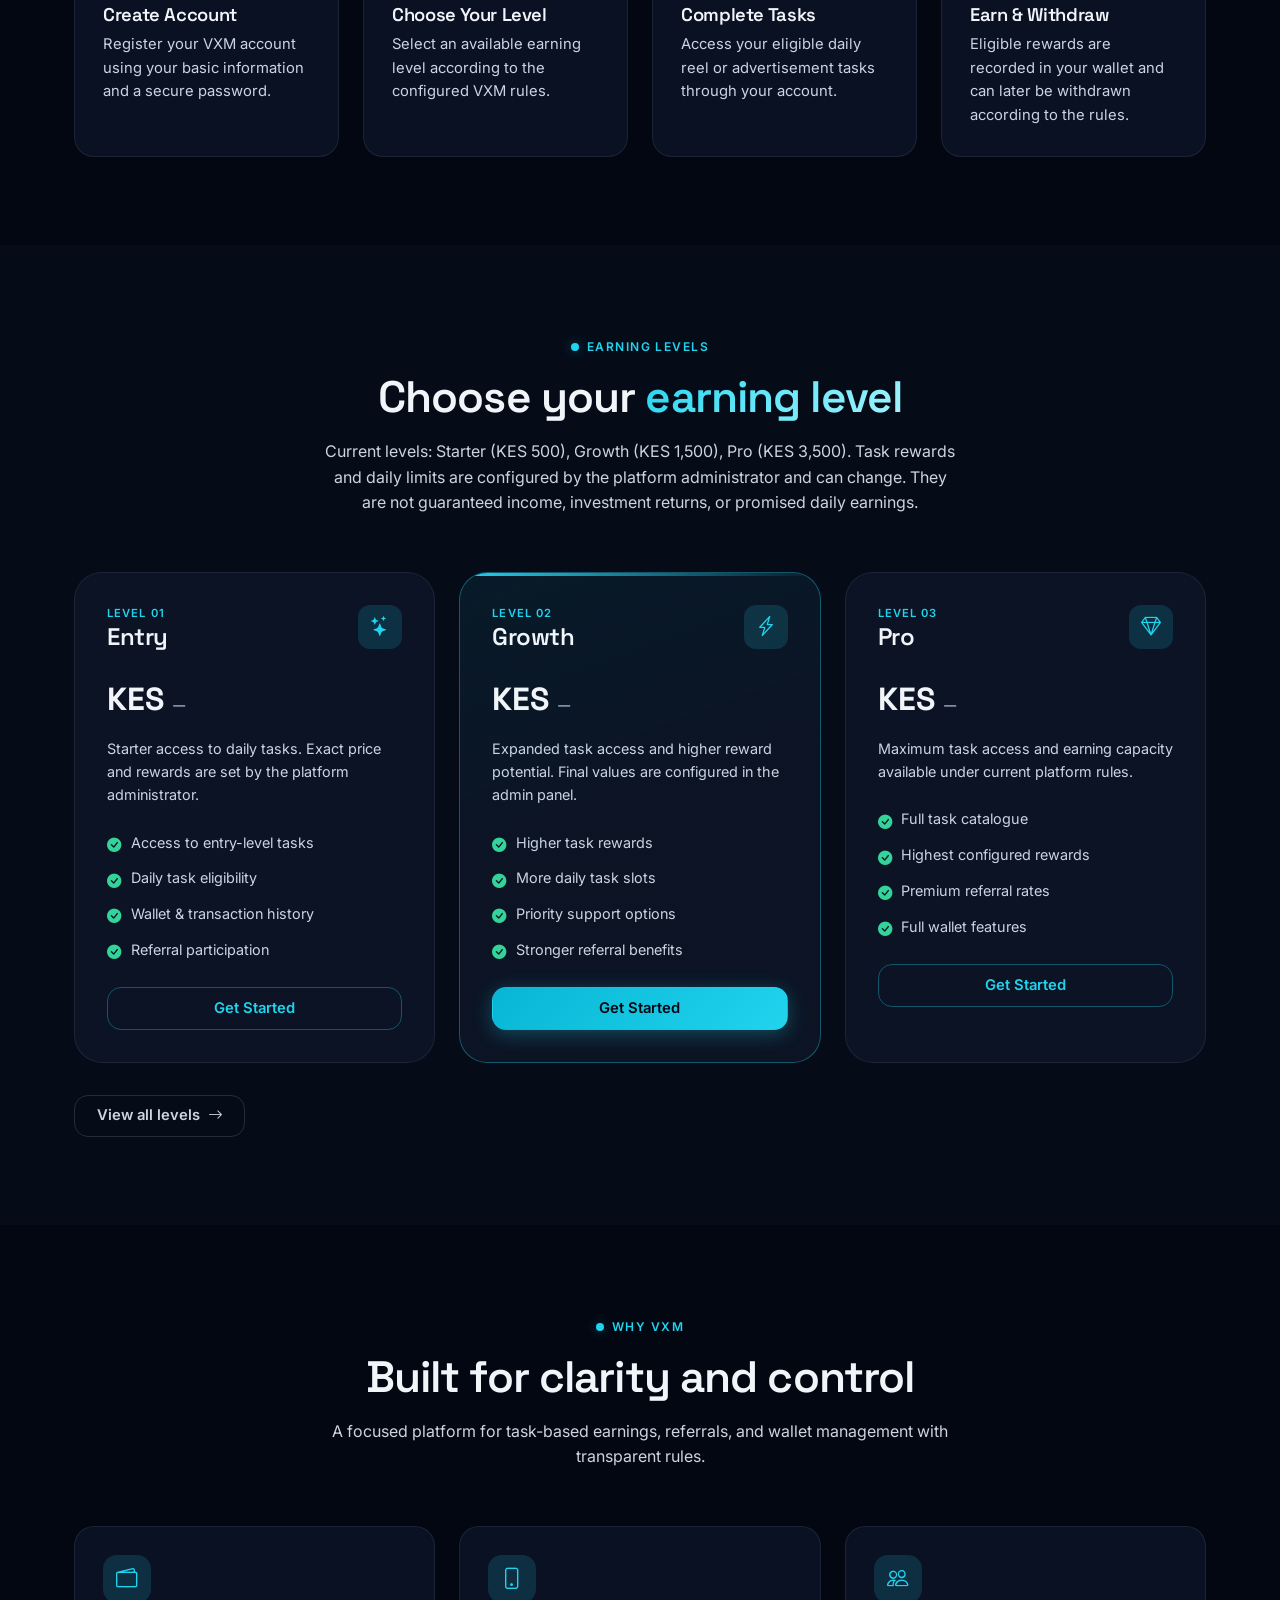
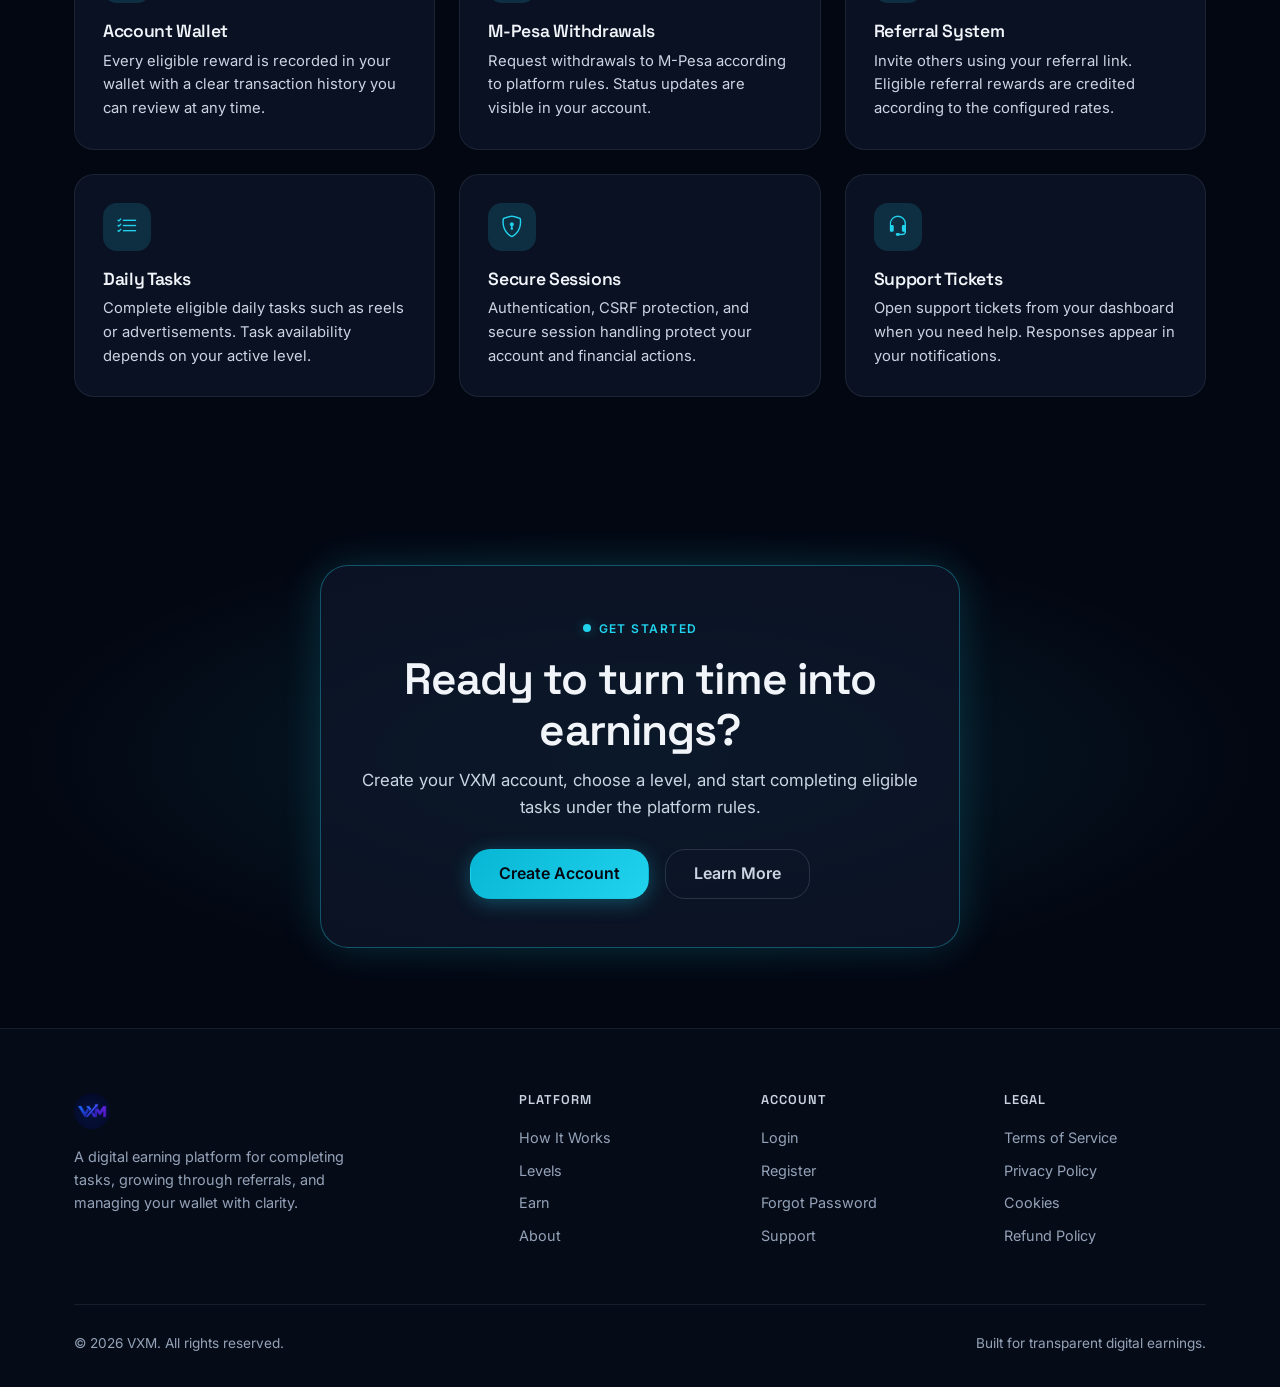
==== commit ebb436dc: "Complete VXM security, XP, tasks and QA hardening" ====
--- a/index.html
+++ b/index.html
@@ -35,7 +35,7 @@
       </div>
       <div class="nav-actions">
         <a href="login.html" class="btn btn-ghost">Login</a>
-        <a href="register.html" class="btn btn-primary">Get Started</a>
+        <a href="register.php" class="btn btn-primary">Get Started</a>
       </div>
       <button class="mobile-toggle" id="mobileToggle" type="button" aria-label="Open menu" aria-expanded="false">
         <i class="bi bi-list"></i>
@@ -51,7 +51,7 @@
     <a href="contact.html">Contact</a>
     <div class="mobile-menu-actions">
       <a href="login.html" class="btn btn-ghost btn-block">Login</a>
-      <a href="register.html" class="btn btn-primary btn-block">Get Started</a>
+      <a href="register.php" class="btn btn-primary btn-block">Get Started</a>
     </div>
   </div>
 
@@ -78,7 +78,7 @@
             invite others and manage your earnings from one simple platform.
           </p>
           <div class="hero-actions">
-            <a href="register.html" class="btn btn-primary btn-lg">
+            <a href="register.php" class="btn btn-primary btn-lg">
               Start Earning <i class="bi bi-arrow-up-right"></i>
             </a>
             <a href="#how-it-works" class="btn btn-outline btn-lg">
@@ -194,7 +194,7 @@
       <div class="section-header reveal">
         <div class="section-tag">Earning Levels</div>
         <h2>Choose your <span class="gradient-text">earning level</span></h2>
-        <p class="text-secondary mt-2">Current levels: Starter (KES 500), Growth (KES 1,500), Pro (KES 3,500). Daily task rewards are designed around target ranges of approximately KES 20 / 60 / 140. These are configurable business settings, not guaranteed returns.</p>
+        <p class="text-secondary mt-2">Current levels: Starter (KES 500), Growth (KES 1,500), Pro (KES 3,500). Task rewards and daily limits are configured by the platform administrator and can change. They are not guaranteed income, investment returns, or promised daily earnings.</p>
       </div>
       <div class="levels-grid">
         <div class="level-card reveal">
@@ -213,7 +213,7 @@
             <li><i class="bi bi-check-circle-fill"></i> Wallet & transaction history</li>
             <li><i class="bi bi-check-circle-fill"></i> Referral participation</li>
           </ul>
-          <a href="register.html" class="btn btn-outline btn-block">Get Started</a>
+          <a href="register.php" class="btn btn-outline btn-block">Get Started</a>
         </div>
         <div class="level-card featured reveal">
           <div class="level-top">
@@ -231,7 +231,7 @@
             <li><i class="bi bi-check-circle-fill"></i> Priority support options</li>
             <li><i class="bi bi-check-circle-fill"></i> Stronger referral benefits</li>
           </ul>
-          <a href="register.html" class="btn btn-primary btn-block">Get Started</a>
+          <a href="register.php" class="btn btn-primary btn-block">Get Started</a>
         </div>
         <div class="level-card reveal">
           <div class="level-top">
@@ -249,7 +249,7 @@
             <li><i class="bi bi-check-circle-fill"></i> Premium referral rates</li>
             <li><i class="bi bi-check-circle-fill"></i> Full wallet features</li>
           </ul>
-          <a href="register.html" class="btn btn-outline btn-block">Get Started</a>
+          <a href="register.php" class="btn btn-outline btn-block">Get Started</a>
         </div>
       </div>
       <div class="text-center mt-4">
@@ -310,7 +310,7 @@
         <h2>Ready to turn time into earnings?</h2>
         <p>Create your VXM account, choose a level, and start completing eligible tasks under the platform rules.</p>
         <div class="cta-actions">
-          <a href="register.html" class="btn btn-primary btn-lg">Create Account</a>
+          <a href="register.php" class="btn btn-primary btn-lg">Create Account</a>
           <a href="how-it-works.html" class="btn btn-ghost btn-lg">Learn More</a>
         </div>
       </div>
@@ -337,7 +337,7 @@
         <div class="footer-col">
           <h4>Account</h4>
           <a href="login.html">Login</a>
-          <a href="register.html">Register</a>
+          <a href="register.php">Register</a>
           <a href="forgot-password.html">Forgot Password</a>
           <a href="contact.html">Support</a>
         </div>
@@ -345,6 +345,8 @@
           <h4>Legal</h4>
           <a href="terms.html">Terms of Service</a>
           <a href="privacy.html">Privacy Policy</a>
+          <a href="cookies.html">Cookies</a>
+          <a href="refund.html">Refund Policy</a>
         </div>
       </div>
       <div class="footer-bottom">
--- a/assets/css/vxm.css
+++ b/assets/css/vxm.css
@@ -22,8 +22,8 @@
   --warning: #fbbf24;
 
   --text-primary: #f1f5f9;
-  --text-secondary: #94a3b8;
-  --text-muted: #64748b;
+  --text-secondary: #cbd5e1;
+  --text-muted: #94a3b8;
   --text-inverse: #030712;
 
   --border: rgba(148, 163, 184, 0.12);
@@ -81,6 +81,20 @@
   overflow-x: hidden;
   -webkit-font-smoothing: antialiased;
 }
+/* Accessibility: visible keyboard focus */
+:focus-visible {
+  outline: 2px solid var(--accent, #22d3ee);
+  outline-offset: 2px;
+}
+button:focus-visible,
+a:focus-visible,
+input:focus-visible,
+select:focus-visible,
+textarea:focus-visible {
+  outline: 2px solid var(--accent, #22d3ee);
+  outline-offset: 2px;
+}
+
 
 img { max-width: 100%; height: auto; display: block; }
 a { color: inherit; text-decoration: none; transition: color var(--duration) var(--ease); }
